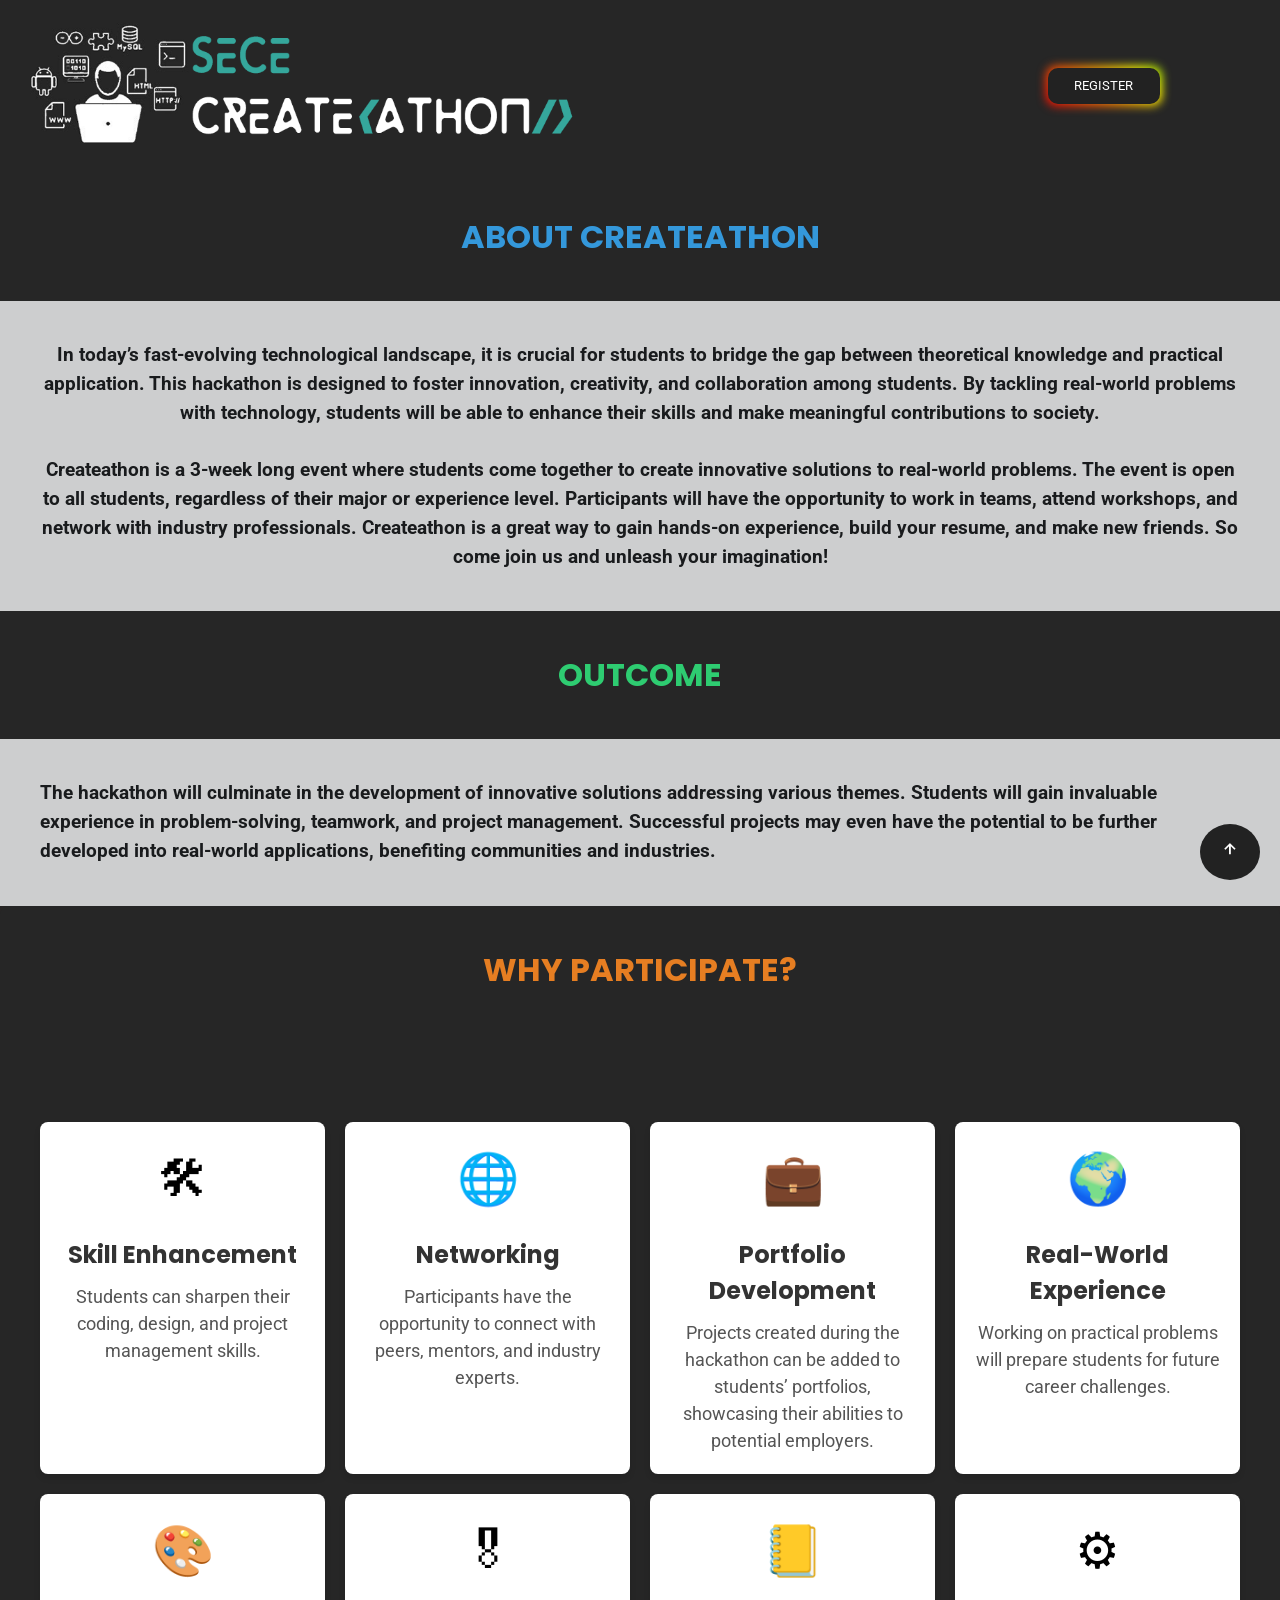
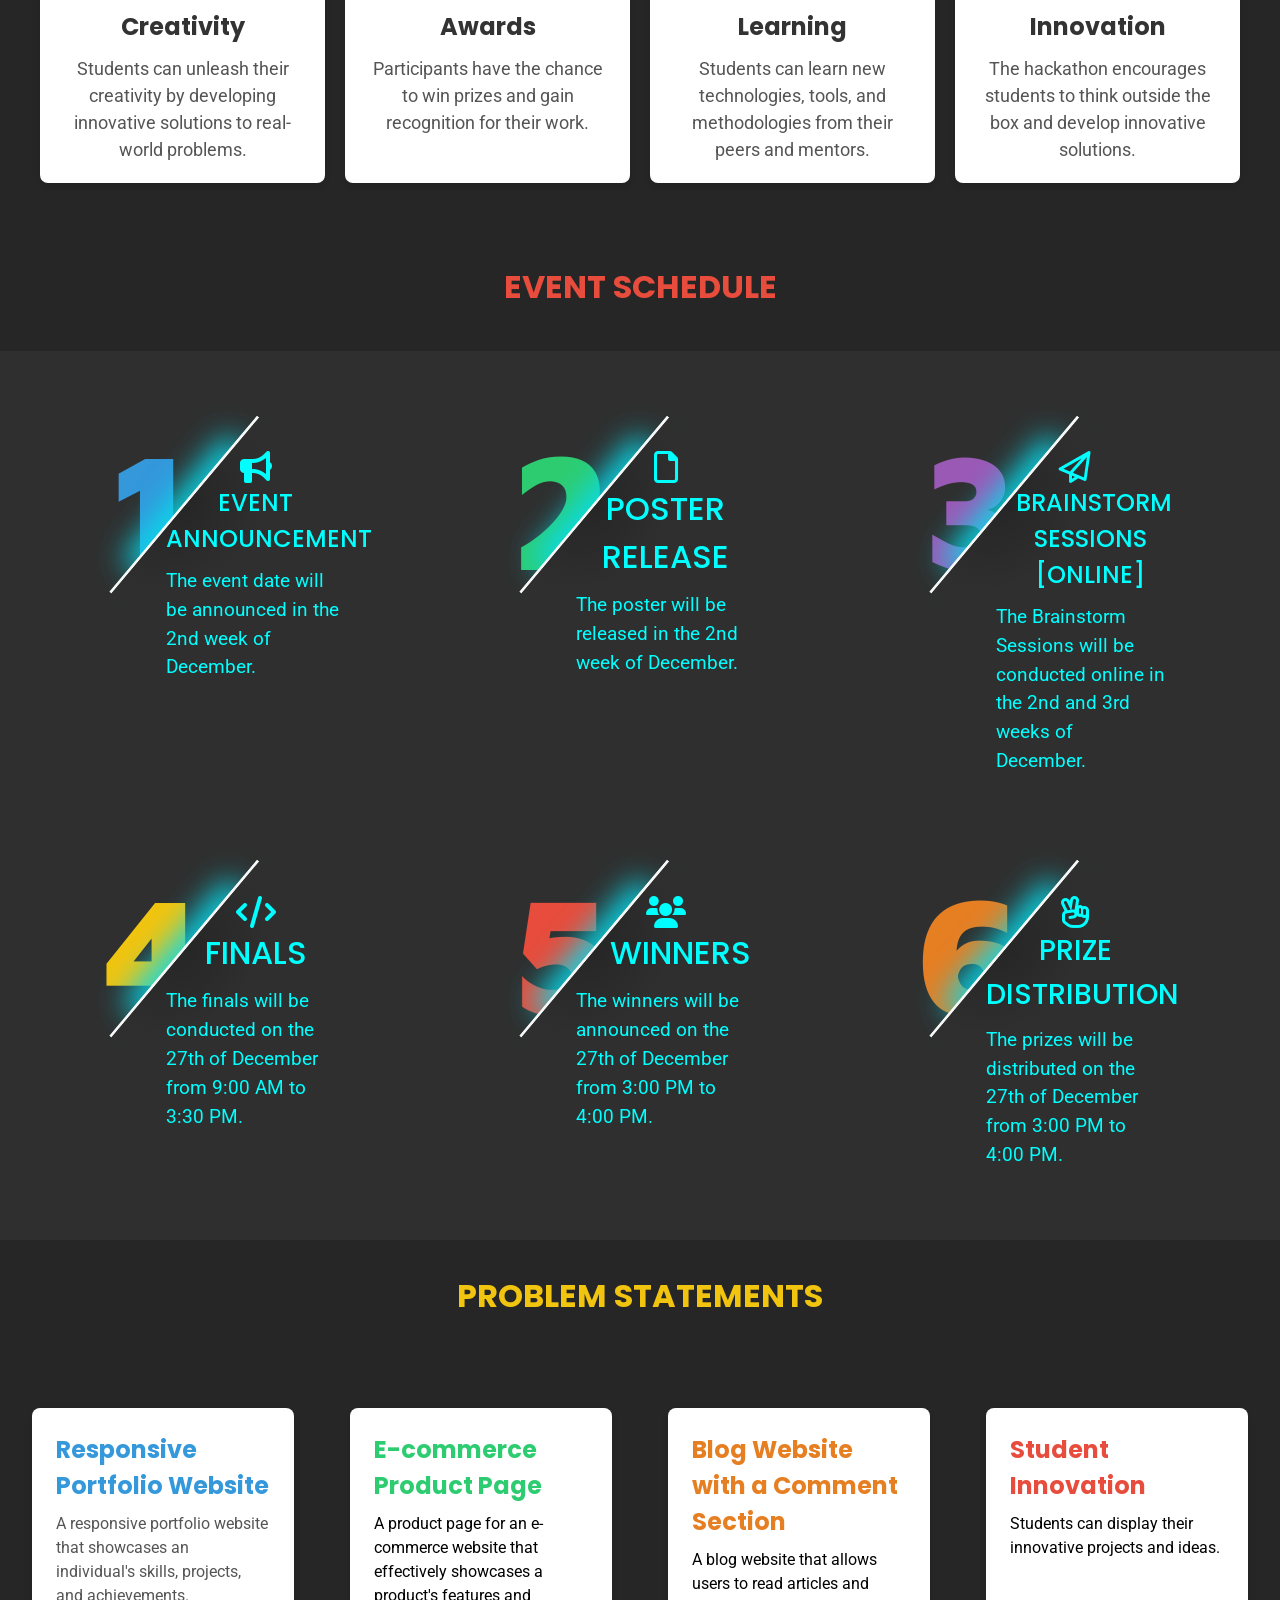
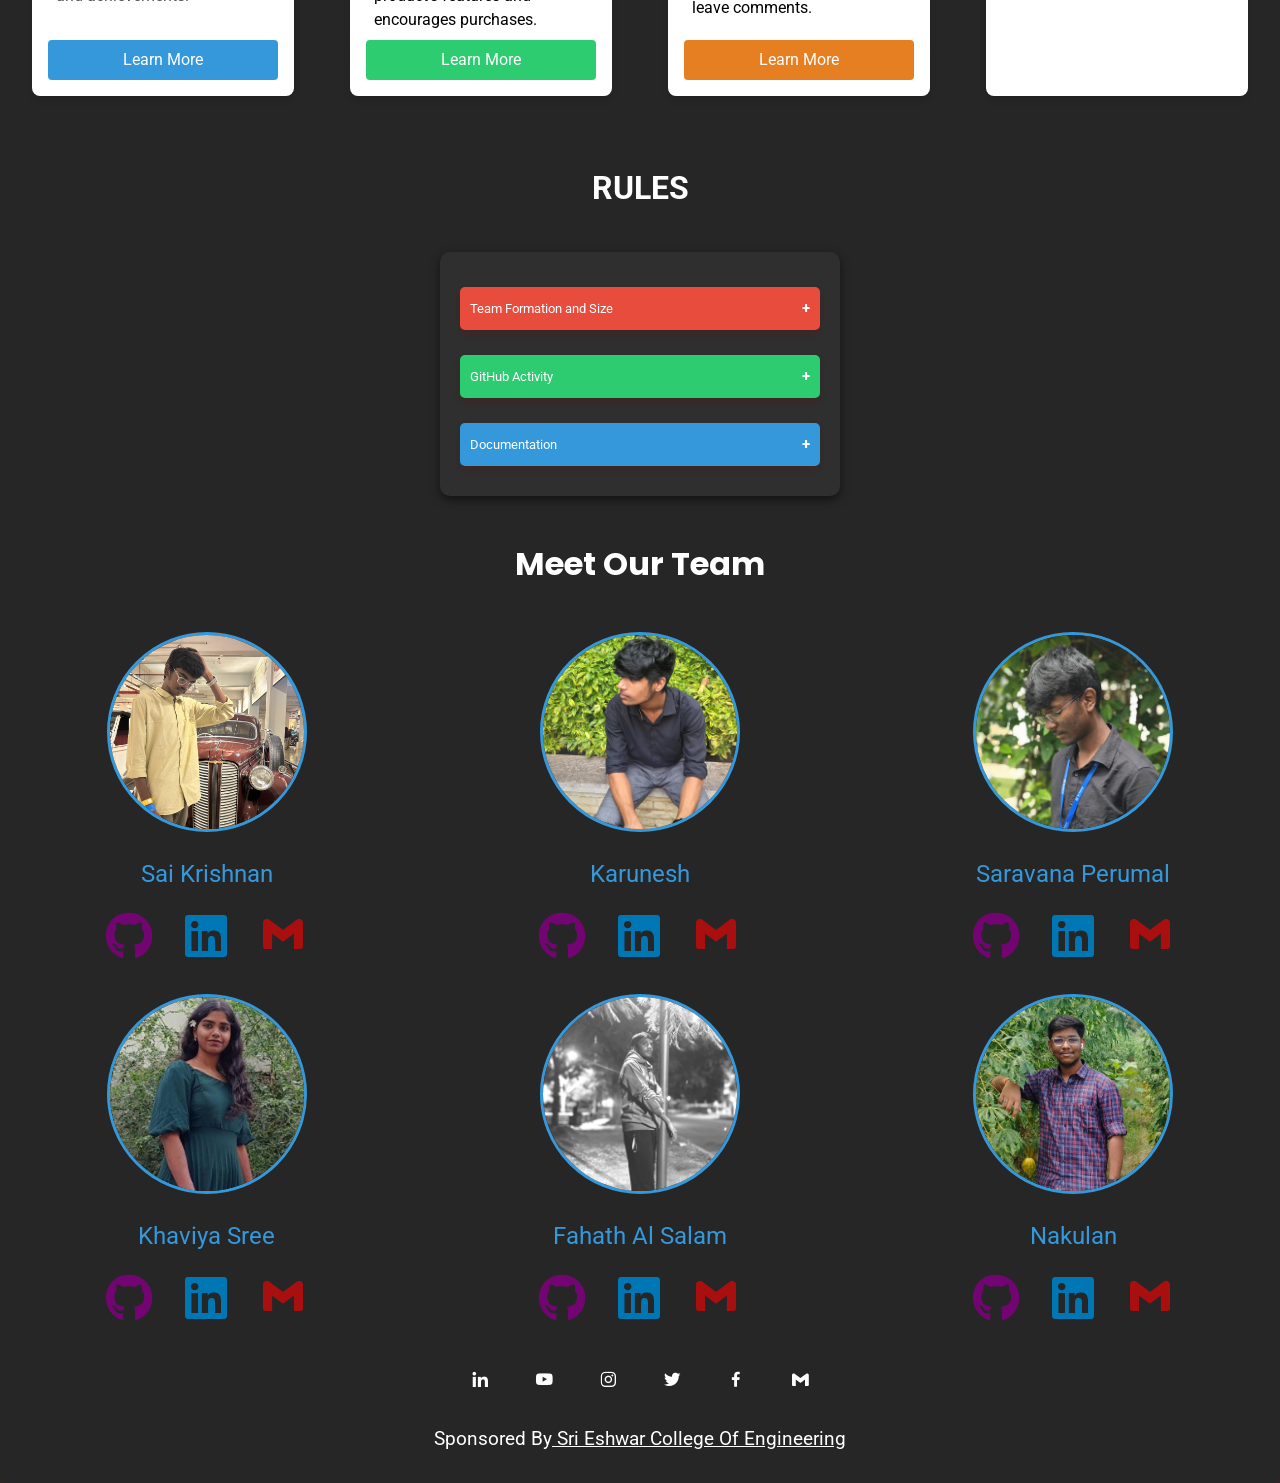
==== index.html @ 1a6986c3 "Add files via upload" ====
<!DOCTYPE html>
<html lang="en">
<head>
    <meta charset="UTF-8">
    <meta name="viewport" content="width=device-width, initial-scale=1.0">
    <title>Createathon 2024 Edition: Unleash Your Imagination</title>
    <link href="https://unpkg.com/boxicons@2.1.4/css/boxicons.min.css" rel="stylesheet">
    <link rel="stylesheet" href="https://cdnjs.cloudflare.com/ajax/libs/font-awesome/6.0.0-beta3/css/all.min.css">
    <link rel="shortcut icon" href="logo/createathon-favicion.png" type="image/x-icon">
        <link rel="stylesheet" href="css/style.css">
        <link rel="stylesheet" href="css/style2.css">
        <link rel="stylesheet" href="css/style3.css">
        <link rel="stylesheet" href="css/media.css">
</head>
<body>
    <header class="head" id="head">
    <img src="logo/logo3.png" alt="" class="logo">
    <button class="button-85" role="button"><a href="https://forms.gle/JbrSTfASnu5RmLv69" target="_blank">REGISTER</a></button>
        </header>
        <h2 class="header" style="font-size: 2rem; color: #3498db;">ABOUT CREATEATHON</h2>
        <section class="about" id="about">
            <div class="about-content">
                <p style="font-size: 1.2rem; word-wrap: break-word; color: #191B1D;">In today’s fast-evolving technological landscape, it is crucial for students to bridge the gap between theoretical knowledge and practical application. This hackathon is designed to foster innovation, creativity, and collaboration among students. By tackling real-world problems with technology, students will be able to enhance their skills and make meaningful contributions to society.
              <br><br>Createathon is a 3-week long event where students come together to create innovative solutions to real-world problems. The event is open to all students, regardless of their major or experience level. Participants will have the opportunity to work in teams, attend workshops, and network with industry professionals. Createathon is a great way to gain hands-on experience, build your resume, and make new friends. So come join us and unleash your imagination!</p>
            </div>
        </section>
        <h2 class="header" style="font-size: 2rem; color: #2ecc71;">OUTCOME</h2>
        <section class="outcome" id="outcome">
            <div class="outcome-content">
                <p style="font-size: 1.2rem; word-wrap: break-word; color: #191B1D">The hackathon will culminate in the development of innovative solutions addressing various themes. Students will gain invaluable experience in problem-solving, teamwork, and project management. Successful projects may even have the potential to be further developed into real-world applications, benefiting communities and industries.</p>
            </div>
        </section>
        <div class="container">
          <div class="info">
              <div class="header">
                  <h1 style="font-size: 2rem; color: #e67e22;">WHY PARTICIPATE?</h1>
              </div>
              <br><br>
              <div class="section">
                  <div class="card">
                      <div class="icon">🛠</div>
                      <h3 style="font-size: 24px;">Skill Enhancement</h3>
                      <p style="font-size: 18px;">Students can sharpen their coding, design, and project management skills.</p>
                  </div>
                  <div class="card">
                      <div class="icon">🌐</div>
                      <h3 style="font-size: 24px;">Networking</h3>
                      <p style="font-size: 18px;">Participants have the opportunity to connect with peers, mentors, and industry experts.</p>
                  </div>
                  <div class="card">
                      <div class="icon">💼</div>
                      <h3 style="font-size: 24px;">Portfolio Development</h3>
                      <p style="font-size: 18px;">Projects created during the hackathon can be added to students’ portfolios, showcasing their abilities to potential employers.</p>
                  </div>
                  <div class="card">
                      <div class="icon">🌍</div>
                      <h3 style="font-size: 24px;">Real-World Experience</h3>
                      <p style="font-size: 18px;">Working on practical problems will prepare students for future career challenges.</p>
                  </div>
                  <div class="card">
                      <div class="icon">🎨</div>
                      <h3 style="font-size: 24px;">Creativity</h3>
                      <p style="font-size: 18px;">Students can unleash their creativity by developing innovative solutions to real-world problems.</p>
                  </div>
                  <div class="card">
                      <div class="icon">🎖</div>
                      <h3 style="font-size: 24px;">Awards</h3>
                      <p style="font-size: 18px;">Participants have the chance to win prizes and gain recognition for their work.</p>
                  </div>
                  <div class="card">
                      <div class="icon">📒</div>
                      <h3 style="font-size: 24px;">Learning</h3>
                      <p style="font-size: 18px;">Students can learn new technologies, tools, and methodologies from their peers and mentors.</p>
                  </div>
                  <div class="card">
                      <div class="icon">⚙</div>
                      <h3 style="font-size: 24px;">Innovation</h3>
                      <p style="font-size: 18px;">The hackathon encourages students to think outside the box and develop innovative solutions.</p>
                  </div>
              </div>
              
            <h2 class="header" style="font-size: 2rem; color: #e74c3c;">EVENT SCHEDULE</h2>
            <main>
              <div class="infoGraphicContainer">
                  <ul class="infoGraphic">
                    <li>
                      <div class="numberWrap">
                        <div class="number fontColor1">1</div>
                        <div class="coverWrap">
                          <div class="numberCover"></div>
                        </div>
                      </div>
                      <div class="content">
                        <div class="icon2 iconevent"></div>
                        <h2 style="font-size: 1.5rem;">EVENT ANNOUNCEMENT</h2>
                        <p style="font-size: 1.2rem;">The event date will be announced in the 2nd week of December.</p>
                      </div>
                    </li>
                    <li>
                      <div class="numberWrap">
                        <div class="number fontColor2">2</div>
                        <div class="coverWrap">
                          <div class="numberCover"></div>
                        </div>
                      </div>
                      <div class="content">
                        <div class="icon2 iconfile"></div>
                        <h2 style="font-size: 2rem;">Poster Release</h2>
                        <p style="font-size: 1.2rem;">The poster will be released in the 2nd week of December.</p>
                      </div>
                    </li>
                    <li>
                      <div class="numberWrap">
                        <div class="number  fontColor3">3</div>
                        <div class="coverWrap">
                          <div class="numberCover"></div>
                        </div>
                      </div>
                      <div class="content">
                        <div class="icon2 iconAirplane"></div>
                        <h2 style="font-size: 1.5rem; padding-left: 30px;">Brainstorm Sessions [Online]</h2>
                        <p style="font-size: 1.2rem; padding-left: 10px">The Brainstorm Sessions will be conducted online in the 2nd and 3rd weeks of December.</p>
                      </div>
                    </li>
                  </ul>
                  <ul class="infoGraphic">
                    <li>
                      <div class="numberWrap">
                        <div class="number  fontColor4">4</div>
                        <div class="coverWrap">
                          <div class="numberCover"></div>
                        </div>
                      </div>
                      <div class="content">
                        <div class="icon2 iconwin"></div>
                        <h2 style="font-size: 2rem;">Finals</h2>
                        <p style="font-size: 1.2rem;">The finals will be conducted on the 27th of December from 9:00 AM to 3:30 PM.</p>
                      </div>
                    </li>
                    <li>
                      <div class="numberWrap">
                        <div class="number  fontColor5">5</div>
                        <div class="coverWrap">
                          <div class="numberCover"></div>
                        </div>
                      </div>
                      <div class="content">
                        <div class="icon2 iconteam"></div>
                        <h2 style="font-size: 2rem; padding-left: 30px">Winners</h2>
                        <p style="font-size: 1.2rem;">The winners will be announced on the 27th of December from 3:00 PM to 4:00 PM.</p>
                      </div>
                    </li>
                    <li>
                      <div class="numberWrap">
                      <div class="number  fontColor6">6</div>
                      <div class="coverWrap">
                        <div class="numberCover"></div>
                      </div>
                        </div>
                      <div class="content">
                        <div class="icon2 iconPeace"></div>
                        <h2 style="font-size: 1.8rem;">Prize Distribution</h2>
                        <p style="font-size: 1.2rem;">The prizes will be distributed on the 27th of December from 3:00 PM to 4:00 PM.</p>
                      </div>
                    </li>
                  </ul>
              </div>
            </main>
          </section>
          <header class="hed">
            <h1 style="font-size: 2rem;">PROBLEM STATEMENTS</h1>
        </header>
        <section class="innovations-container">
            <div class="c1">
                <h2 style="font-size: 1.5rem;">Responsive Portfolio Website</h2>
                <p>A responsive portfolio website that showcases an individual's skills, projects, and achievements.</p>
                <a href="ps/ps001.html" class="button learn-more">Learn More</a>
            </div>
            <div class="c2">
                <h2 style="font-size: 1.5rem;">E-commerce Product Page</h2>
                <p>A product page for an e-commerce website that effectively showcases a product's features and encourages purchases.</p>
                <a href="ps/ps002.html" class="button learn-more">Learn More</a>
            </div>
            <div class="c3">
                <h2 style="font-size: 1.5rem;">Blog Website with a Comment Section</h2>
                <p>A blog website that allows users to read articles and leave comments.</p>
                <a href="ps/ps003.html" class="button learn-more">Learn More</a>
            </div>
            <div class="c4">
                <h2 style="font-size: 1.5rem;">Student Innovation</h2>
                <p>Students can display their innovative projects and ideas.</p>
            </div>
        </section>

        <div class="rules-banner">RULES</div>
        <div class="con1">
          
          <!-- Team Formation Dropdown -->
          <div class="dropdown">
              <button class="dropdown1" onclick="toggleDropdown(this)">
                  Team Formation and Size <span>+</span>
              </button>
              <div class="dropdown-content dropdown-content1">
                  <p>Teams should consist of 3-4 members, with shared interests or project ideas. Formation must occur within the class.</p>
              </div>
          </div>
  
          <!-- GitHub Activity Dropdown -->
          <div class="dropdown">
              <button class="dropdown2" onclick="toggleDropdown(this)">
                  GitHub Activity <span>+</span>
              </button>
              <div class="dropdown-content dropdown-content2">
                  <p>All team members must have a GitHub account. Each team should create a repository for their project and commit code regularly to document progress.</p>
              </div>
          </div>
  
          <!-- Documentation Dropdown -->
          <div class="dropdown">
              <button class="dropdown3" onclick="toggleDropdown(this)">
                  Documentation <span>+</span>
              </button>
              <div class="dropdown-content dropdown-content3">
                  <ul>
                      <li>A <code>README.md</code> with project details, setup instructions, and usage guidance.</li>
                      <li>Separate folders for source code, assets, and documentation.</li>
                      <li>Commit history showing contributions from all team members.</li>
                  </ul>
              </div>
          </div>
      </div><br>
    <div class="z1">
        <h1 class="m1">Meet Our Team</h1><br>
        <div class="g1">
            <!-- Profile 1 -->
            <div class="profile">
              <img src="Photo/Sai Krishnan.jpg" alt="Member 2"><br>
              <p class="name">Sai Krishnan</p>
              <div class="i1">
                  <a href="https://github.com/saikriz898" target="_blank" title="GitHub" class="github">
                      <i class="fab fa-github"></i>
                  </a>
                  <a href="https://www.linkedin.com/in/sai-krishnan-s-1506b3332" target="_blank" title="LinkedIn" class="linkedin">
                      <i class="fab fa-linkedin"></i>
                  </a>
                  <a href="mailto:saikrishnan.s2024cse@sece.ac.in" target="_blank" title="Gmail" class="gmail">
                      <i class="bx bxl-gmail"></i>
                  </a>
              </div>
          </div>
            <!-- Profile 2 -->
            <div class="profile">
              <img src="Photo/Karunesh.jpg" alt="Member 1"><br>
              <p class="name">Karunesh</p>
              <div class="i1">
                  <a href="https://github.com/Karunesh-18" target="_blank" title="GitHub" class="github">
                      <i class="fab fa-github"></i>
                  </a>
                  <a href="https://www.linkedin.com/in/karuneshar?utm_source=share&utm_campaign=share_via&utm_content=profile&utm_medium=android_app" target="_blank" title="LinkedIn" class="linkedin">
                      <i class="fab fa-linkedin"></i>
                  </a>
                  <a href="mailto:karunesh.ar2024cse@sece.ac.in" target="_blank" title="Gmail" class="gmail">
                      <i class="bx bxl-gmail"></i>
                  </a>
              </div>
          </div>
            <!-- Profile 3 -->
            <div class="profile">
                <img src="Photo/saravana-perumal.jpg" alt="Member 3"><br>
                <p class="name">Saravana Perumal</p>
                <div class="i1">
                    <a href="https://github.com/Saravana-creator" target="_blank" title="GitHub" class="github">
                        <i class="fab fa-github"></i>
                    </a>
                    <a href="https://www.linkedin.com/in/saravana-perumal-m-533196327?utm_source=share&utm_campaign=share_via&utm_content=profile&utm_medium=android_app" target="_blank" title="LinkedIn" class="linkedin">
                        <i class="fab fa-linkedin"></i>
                    </a>
                    <a href="mailto:saravanaperumal.m2024cse@sece.ac.in" target="_blank" title="Gmail" class="gmail">
                        <i class="bx bxl-gmail"></i>
                    </a>
                </div>
            </div>
        </div>
        <div class="g1">
            <!-- Profile 4 -->
            <div class="profile">
                <img src="Photo/Khaviya.jpg" alt="Member 4"><br>
                <p class="name">Khaviya Sree</p>
                <div class="i1">
                    <a href="https://github.com/KhaviyaSree" target="_blank" title="GitHub" class="github">
                        <i class="fab fa-github"></i>
                    </a>
                    <a href="https://www.linkedin.com/in/khaviya-sree" target="_blank" title="LinkedIn" class="linkedin">
                        <i class="fab fa-linkedin"></i>
                    </a>
                    <a href="mailto:khaviya.sree2024cse@sece.ac.in" target="_blank" title="Gmail" class="gmail">
                        <i class="bx bxl-gmail"></i>
                    </a>
                </div>
            </div>
            <!-- Profile 5 -->
            <div class="profile">
                <img src="Photo/Fahath.jpg" alt="Member 5"><br>
                <p class="name">Fahath Al Salam</p>
                <div class="i1">
                    <a href="https://github.com/Fahath07" target="_blank" title="GitHub" class="github">
                        <i class="fab fa-github"></i>
                    </a>
                    <a href="https://www.linkedin.com/in/fahath-al-salam-a67968326" target="_blank" title="LinkedIn" class="linkedin">
                        <i class="fab fa-linkedin"></i>
                    </a>
                    <a href="mailto:fahathalsalam.s2024cse@sece.ac.in" target="_blank" title="Gmail" class="gmail">
                        <i class="bx bxl-gmail"></i>
                    </a>
                </div>
            </div>
            <!-- Profile 6 -->
            <div class="profile">
                <img src="Photo/Nakulan.sv.jpg" alt="Member 6"><br>
                <p class="name">Nakulan</p>
                <div class="i1">
                    <a href="https://github.com/NAKULAN727" target="_blank" title="GitHub" class="github">
                        <i class="fab fa-github"></i>
                    </a>
                    <a href="hhttps://www.linkedin.com/in/nakulan-s-v-4b5093315?utm_source=share&utm_campaign=share_via&utm_content=profile&utm_medium=android_app" target="_blank" title="LinkedIn" class="linkedin">
                        <i class="fab fa-linkedin"></i>
                    </a>
                    <a href="mailto:nakulan.sv2024cse@sece.ac.in" target="_blank" title="Gmail" class="gmail">
                        <i class="bx bxl-gmail"></i>
                    </a>
                </div>
            </div>
        </div>
    </div>
          <footer>
            <div class="footer-content">
              <p><div class="socials">
                <div class="social-icon">
                  <ul class="social-icon-content">
                    <li><a class="linkedin"  href="https://www.linkedin.com/school/srieshwar/posts/?feedView=all" ><i class="bx bxl-linkedin"></i></a></li> 
                    <li><a class="youtube"  href="https://www.youtube.com/channel/UC77zVLSva6lRY6eqaDFUkuA"><i class="bx bxl-youtube"></i></a></li>
                    <li><a class="instagram"  href="https://www.instagram.com/srieshwar_cbe/?hl=en"><i class="bx bxl-instagram"></i></a></li>
                    <li><a class="twitter"  href="https://x.com/srieshwar_cbe" ><i class="bx bxl-twitter"></i></a></li>
                    <li><a class="facebook"  href="https://www.facebook.com/srieshwarcollegeofengineering/" ><i class="bx bxl-facebook"></i></a></li>
                    <li><a class="gmail"  href="mailto:sece@sece.ac.in" ><i class="bx bxl-gmail"></i></a></li>
                  </ul>
                </div>
              </div>
              </p><br>
              <p style="font-size: 1.2rem;">Sponsored By<a href="https://sece.ac.in/" class="sece">     Sri Eshwar College Of Engineering</a></p><br>
            </div>
          </footer>
                <div class="scroll-button">
                    <a href="#head"><i class="bx bx-up-arrow-alt"></i></a>
                </div>
<script src="index.js"></script>
</body>
</html>
---- css/style.css ----
@import url('https://fonts.googleapis.com/css2?family=Roboto:wght@300;400;500;700;900&display=swap');
@import url("https://fonts.googleapis.com/css2?family=Poppins:wght@300;400;500&display=swap");
@import url("https://fonts.googleapis.com/css2?family=Maven+Pro:wght@800&display=swap");

* {
  margin: 0;
  padding: 0;
  box-sizing: border-box;
  scroll-behavior: smooth;
  font-family: 'Roboto', sans-serif; 
  transition: all 0.3s ease;
  line-height: 1.5;
  text-decoration: none;
}
:root {
  --font-size: 0.8em;
  --bg1: #262626 important;
}

body {
  background-color: #262626; 
}

/*header*/
header {
  background-color: #262626;
  padding: 20px;
  display: flex;
  justify-content: space-between;
  align-items: center;
  min-height: fit-content;
  margin-top: auto;
}
.menu ul {
  list-style-type: none;
  margin: 0;
  padding: 0;
  overflow: hidden;
  border-style: hidden;
  background: scroll;
  top: 0;
  width: 100%;
}

.menu a:hover {
  background-color:burlywood;
  border: 2px solid blanchedalmond;
  color: black;
  transition: 0.5s ease-in-out;
}  
.logo {
  width: calc(50% - 50px);
  height: auto;
}

/*banner*/

.about {
  display: flex;
  justify-content: center;
  align-items: center;
  flex-direction: column;
  text-align: left;
  color: cyan;
  font-weight: 700;
  font-size: xx-large;
  background-color: #262626;
}
/*outcome*/
.outcome {
  display: flex;
  align-items: center;
  flex-direction: column;
  text-align: left;
  color: cyan;
  font-weight: 700;
  font-size: xx-large;
  background-color: #262626;
}
.about-content{
  background-color: #F5F5F5;
  display: flex;
  flex-direction: column;
  align-items: center;
  text-align: center; /* Align text to the center */
}
.about-content p, .outcome-content p {
  margin: 40px;
  font-size: 1.5rem;
  color: #222;
}
.outcome-content, .about-content{
  background-color: #CDCECF;
  margin-left: 0; /* Remove left margin */
}
/*participate*/
.info{
  border-radius: 8px;
  box-shadow: 0 4px 8px rgba(248, 0, 0, 0.1);
  width: 100%;
  overflow: hidden;
}
.header {
  background-color: #262626;
  color: rgb(231, 0, 0);
  text-align: center;
  padding: 40px;
  font-size: 2rem; /* Reduced font size */
}
.section {
  background-color: #262626; 
  display: grid;
  grid-template-columns: repeat(4, 1fr);
  grid-template-rows: repeat(2, auto);
  gap: 20px;
  padding: 40px;
}
.card {
  background: white; 
  border-radius: 8px;
  padding: 20px;
  text-align: center;
  box-shadow: 0 4px 6px rgba(0, 0, 0, 0.1);
  transition: transform 0.3s ease;
  cursor: pointer;
}
.card:hover {
  transform: translateY(-5px);
}
.card .icon {
  font-size: 50px;
  margin-bottom: 20px;
  /* Removed hover effect */
}
.card h3 {
  font-size: 20px;
  color: #333;
  margin-bottom: 10px;
}
.card p {
  font-size: 16px;
  color: #555;
}
/*problems*/
.container-list{
  padding: 40px;
  background-color:#fff;
}
.header {
  background-color: #262626;
  color: white;
  text-align: center;
  padding: 40px;
  font-size: 2rem; /* Reduced font size */
}
/* Table Styles */
.winner-table {
  background-color: white;
  width: 100%;
  border-collapse: collapse;
  text-align: left;
  font-size: 1.2rem; 
}
.winner-table th, .winner-table td {
  padding: 12px 15px;
  border: 1px solid #ddd;
}
.winner-table th {
  background-color: #f4f4f4;
  font-weight: bold;
}
.winner-table tr:nth-child(even) {
  background-color: #f9f9f9;
}
.winner-table td.description {
  font-size: 1.5rem; 
}
.winner-table td.description p {
  font-size: 2rem !important; 
}
.winner-table td.description ul {
  font-size: 2rem !important; 
}
.winner-table td.description li {
  font-size: 2rem !important; 
}

h1, h2, h3, h4, h5, h6 {
  font-family: 'Poppins', sans-serif !important;
}

.hed h1 {
  font-size: 2rem; /* Reduced font size */
}

.c1 h2, .c2 h2, .c3 h2, .c4 h2 {
  font-size: 1.5rem; /* Reduced font size */
}
---- css/style2.css ----
main {
  padding: 2vw;
  background-color: #2f2f2f; /* Ensure this matches the body background color */
}
.Schedule-heading{
  font-size: 2rem;
  font-weight: 700;
  color: #222;
  margin-bottom: 1rem;
  text-align: center;
  text-transform: uppercase;
}
/*button*/
.btn {
  margin-left: 100px;
  color: black;
  font-size: 20px;
  cursor: pointer;
  margin: 10px;
  text-align: center;
  transition: 0.5s ease-in-out;
}
.btn img{
  width: 120px;
  height:120px
}
.btn a {
  text-decoration: none;
  border: 2px solid black;
  color: black;
  padding: 10px;
  background-color: #c76d43;
  border-radius: 20px;
  transition: 0.5s ease-in-out;
}
.btn a:hover {
  background-color: black;
  color: #fff;
}
.registers p{
  font-size: 20px;
  text-align: center;
  padding: 10px;
}
/*footer*/
footer {  
  background-color: #262626;
  color:white;
  text-align: center;
  position: relative;
  bottom: 0;
  padding: 5px;
}
.footer-content{
  margin-bottom: 0;
  margin-top: 0;
}
.sece{
  color:white;
  text-align: center;
  position: relative;
  margin-bottom: 0;
  text-decoration: underline;
  text-decoration-color:5px gray;
}
.sece:hover{
  color: black;
}
.code-crusaders{
  color:white;
  text-align: center;
  position: relative;
  bottom: 0;
  padding: 20px;
  margin-bottom: 0;
  text-decoration: underline;
  text-decoration-color:5px gray;
}
.code-crusaders:hover{
  color: black;
}
footer .social-icon-content{
  margin-top: 20px;
  list-style-type: none;
}
.social-icon-content li{
  display: inline-block;
  margin: 0 10px;
}
.social-icon-content a{
  display: inline-block;
  color: white;
  font-size: 20px;
  text-decoration: none;
  transition: 0.5s ease-in-out;
  cursor: pointer;
  border-radius: 50%;
  width: 40px;
  height: 40px;
  text-align: center;
  line-height: 40px;
}
.social-icon-content a.linkedin:hover {
  background-color: #007bb6;
}
.social-icon-content a.instagram:hover {
  background-color: #ee00da;
}
.social-icon-content a.twitter:hover {
  background-color: #00acee;
}
.social-icon-content a.facebook:hover {
  background-color: #3b5998;
}
.social-icon-content a.youtube:hover {
  background-color: #ff0000;
}
.social-icon-content a.gmail:hover {
  background-color: #dd4b39;
}
/*scroll button*/
.scroll-button {
  position: fixed;
  bottom: 20px;
  right: 20px;
  cursor: pointer;
  background-color: #222;
  color: white;
  padding: 15px 20px;
  border-radius: 50%;
  transition: background-color 0.3s;
  text-decoration: none;
}
.scroll-button:hover {
  background-color: #262626;
}
.scroll-button i {
  font-size: 20px;
  color: white;
}

.innovations-container {
  display: flex;
  flex-wrap: wrap;
  justify-content: center;
  margin: 2rem 1rem;
  gap: 1.5rem;
}

/* Individual Cards */
.c1, .c2, .c3, .c4 {
  background: white;
  border-radius: 8px;
  box-shadow: 0 4px 6px rgba(0, 0, 0, 0.1);
  padding: 1.5rem;
  padding-bottom: 4rem; 
  max-width: 300px;
  flex: 1;
  transition: transform 0.3s ease, box-shadow 0.3s ease;
  position: relative;
  margin: 1rem; 
}

.c1 h2 {
  font-size: 1.5rem;
  color: #3498db;
  margin-bottom: 0.5rem;
}

.c2 h2 {
  font-size: 1.5rem;
  color: #2ecc71;
  margin-bottom: 0.5rem;
}

.c3 h2 {
  font-size: 1.5rem;
  color: #e67e22;
  margin-bottom: 0.5rem;
}

.c4 h2 {
  font-size: 1.5rem;
  color: #e74c3c;
  margin-bottom: 0.5rem;
}

.c1 p {
  font-size: 1rem;
  color: #555;
  margin-bottom: 1rem;
}

.c1 .button {
  text-decoration: none;
  color: white;
  background-color: #3498db;
  padding: 0.5rem 1rem;
  border-radius: 4px;
  font-size: 1rem;
  transition: background-color 0.3s ease;
}

.c2 .button {
  text-decoration: none;
  color: white;
  background-color: #2ecc71;
  padding: 0.5rem 1rem;
  border-radius: 4px;
  font-size: 1rem;
  transition: background-color 0.3s ease;
}

.c3 .button {
  text-decoration: none;
  color: white;
  background-color: #e67e22;
  padding: 0.5rem 1rem;
  border-radius: 4px;
  font-size: 1rem;
  transition: background-color 0.3s ease;
}

.c1 .learn-more, .c2 .learn-more, .c3 .learn-more {
  position: absolute;
  bottom: 1rem;
  left: 1rem;
  right: 1rem; 
  text-align: center; 
}

.c1 .learn-more {
  text-decoration: none;
  color: white;
  background-color: #3498db;
  padding: 0.5rem 1rem;
  border-radius: 4px;
  font-size: 1rem;
  transition: background-color 0.3s ease;
}

.c2 .learn-more {
  text-decoration: none;
  color: white;
  background-color: #2ecc71;
  padding: 0.5rem 1rem;
  border-radius: 4px;
  font-size: 1rem;
  transition: background-color 0.3s ease;
}

.c3 .learn-more {
  text-decoration: none;
  color: white;
  background-color: #e67e22;
  padding: 0.5rem 1rem;
  border-radius: 4px;
  font-size: 1rem;
  transition: background-color 0.3s ease;
}

.c1 .button:hover {
  background-color: lightblue;
}

.c2 .button:hover {
  background-color: lightgreen;
}

.c3 .button:hover {
  background-color: #f39d63;
}

.c1 .learn-more:hover {
  background-color: lightblue;
}

.c2 .learn-more:hover {
  background-color: lightgreen;
}

.c3 .learn-more:hover {
  background-color: #f39d63;
}

.c1:hover {
  transform: translateY(-5px);
  box-shadow: 0 6px 10px #3498db;
}

.c2:hover{
  transform: translateY(-5px);
  box-shadow: 0 6px 10px #2ecc71;
}

.c3:hover{
  transform: translateY(-5px);
  box-shadow: 0 6px 10px #e67e22;
}

.c4:hover {
  transform: translateY(-5px);
  box-shadow: 0 6px 10px #e74c3c;
}

.g1 {
  display: grid;
  grid-template-columns: repeat(3, 1fr);
  gap: 20px;
}

.hed {
  text-align: center !important;
  background-color: #262626;
  color: #f1c40f;
  padding: 2rem 1rem;
  display: flex;
  justify-content: center;
  align-items: left;
}

.hed h1 {
  font-size: 2.5rem;
  margin-bottom: 0.5rem;
}

.hed p {
  font-size: 1.2rem;
}
.z1 {
  width: 100%;
  max-width: 1700px;
  display: flex;
  flex-direction: column;
  align-items: left;
  text-align: center;
  justify-content: center;
  height: 100%;
}

.profile {
  display: flex;
  flex-direction: column;
  align-items: center;
}

.profile img {
  width: 200px; 
  height: 200px; 
  border-radius: 50%;
  object-fit: cover;
  border: 3px solid #3498db;
  transition: transform 0.3s ease;
}

.profile img:hover {
  transform: scale(1.1);
}

.i1 {
  margin-top: 10px;
}

.i1 a {
  margin: 0 10px;
  text-decoration: none;
  font-size: 3em; 
  transition: color 0.3s ease, transform 0.3s ease;
}

.i1 a:hover {
  color: #2ecc71;
  transform: scale(1.2);
}

.i1 a.github {
  color: rgba(128, 0, 128, 0.856); 
}

.i1 a.github:hover {
  color: #800080; 
}

.i1 a.gmail {
  color: rgba(255, 0, 0, 0.603) !important; 
}

.i1 a.gmail:hover {
  color: #b22222 !important; 
}

.i1 a.linkedin {
  color: #0077b5; 
}

.i1 a.linkedin:hover {
  color: #005582; 
}

.g1 + .g1 {
  margin-top: 20px;
}
.m1{
  color: white;
  font-family:poppins !important;
  background-color: #262626;
  padding: 20px;
  width: 100vw; 
  box-sizing: border-box; 
}
.name{
  font-size: 1.5rem;
  color: #3498db;
}
.button-85 {
  padding: 0.6em 2em;
  border: none;
  outline: none;
  color: rgb(255, 255, 255);
  background: #111;
  cursor: pointer;
  position: relative;
  z-index: 0;
  border-radius: 10px;
  user-select: none;
  -webkit-user-select: none;
  touch-action: manipulation;
  left: -100px;
}

.button-85 a {
  color: white;
  text-decoration: none;
}

.button-85:before {
  content: "";
  background: linear-gradient(
    45deg,
    #ff0000,
    #ff7300,
    #fffb00,
    #48ff00,
    #00ffd5,
    #002bff,
    #7a00ff,
    #ff00c8,
    #ff0000
  );
  position: absolute;
  top: -2px;
  left: -2px;
  background-size: 400%;
  z-index: -1;
  filter: blur(5px);
  -webkit-filter: blur(5px);
  width: calc(100% + 4px);
  height: calc(100% + 4px);
  animation: glowing-button-85 20s linear infinite;
  transition: opacity 0.3s ease-in-out;
  border-radius: 10px;
}

@keyframes glowing-button-85 {
  0% {
    background-position: 0 0;
  }
  50% {
    background-position: 400% 0;
  }
  100% {
    background-position: 0 0;
  }
}

.button-85:after {
  z-index: -1;
  content: "";
  position: absolute;
  width: 100%;
  height: 100%;
  background: #222;
  left: 0;
  top: 0;
  border-radius: 10px;
}

/* Image Gallery */
.image-gallery {
  display: flex;
  justify-content: center;
  gap: 1.5rem;
  margin: 2rem 0;
}

.gallery-image {
  max-width: 100%;
  height: auto;
  border-radius: 8px;
  box-shadow: 0 4px 6px rgba(0, 0, 0, 0.1);
}

@media (max-width: 768px) {
  .button-85 {
    padding: 0.4em 1em;
    font-size: 0.8rem;
    left: auto;
    right: 20px;
    top: 20px;
    position: absolute;
  }
  .g1 {
    grid-template-columns: repeat(2, 1fr);
  }
}
---- css/style3.css ----
@charset "UTF-8";
@import url("https://fonts.googleapis.com/css2?family=Poppins:wght@300;400;500&display=swap");
@import url("https://fonts.googleapis.com/css2?family=Maven+Pro:wght@800&display=swap");
@import url("http://astronautweb.co/snippet/font-awesome/css/font-awesome.min.css");
:root {
  --font-size: 0.8em;
  --bg1: #2f2f2f;
  --blue: #3498db;
  --green: #2ecc71;
  --purple: #9b59b6;
  --gold: #f1c40f;
  --red: #e74c3c;
  --orange: #e67e22;
  --shadow1: 0 2px 4px #00000026, 0 3px 6px #0000001f;
  --shadow2: 0 2px 6px #00000044, 0 4px 7px #00000022;
}

ul{
    list-style: none;
    padding: 0;
}

.infoGraphicContainer {
  display: flex;
  flex-direction: column;
  align-items: center;
}

ul.infoGraphic {
  font-size: var(--font-size);
  display: flex;
  flex-wrap: wrap;
  justify-content: center;
  width: 100%;
  display: flex;
  justify-content: space-around;
  margin-bottom: 2em;
}
ul.infoGraphic li {
  position: relative;
  width: 100%;
  max-width: 25em;
  background: #2f2f2f; 
  border-radius: 0.5em;
  padding: 0.5em;
  z-index: 1;
  transition: all 0.2s;
  cursor: pointer;
}
ul.infoGraphic li .numberWrap {
  position: absolute;
}
ul.infoGraphic li .number {
  font-family: "maven pro", sans-serif;
  font-size: 13em;
  font-weight: 900;
  width: 0.9em;
  text-align: center;
}
ul.infoGraphic li .number.fontColor1 {
  color: var(--blue);
}
ul.infoGraphic li .number.fontColor2 {
  color: var(--green);
}
ul.infoGraphic li .number.fontColor3 {
  color: var(--purple);
}
ul.infoGraphic li .number.fontColor4 {
  color: var(--gold);
}
ul.infoGraphic li .number.fontColor5 {
  color: var(--red);
}
ul.infoGraphic li .number.fontColor6 {
  color: var(--orange);
}
ul.infoGraphic li .coverWrap {
  transform: rotate(130deg);
  position: absolute;
  width: 18em;
  height: 17em;
  left: -3em;
  top: -1em;
}
ul.infoGraphic li .coverWrap .numberCover {
  position: absolute;
  background: var(--bg1);
  width: 18em;
  height: 5.5em;
  border-radius: 50% 50% 0 0;
  border-bottom: 3px solid #f5f8f7;
  transition: all 0.4s;
}
ul.infoGraphic li .coverWrap .numberCover::before {
  position: absolute;
  content: "";
  bottom: 5px;
  left: 4em;
  right: 4em;
  top: 5em;
  box-shadow: 0 0 30px 17px #08dbeb;
  border-radius: 100px/10px;
  z-index: -1;
}
ul.infoGraphic li .coverWrap .numberCover::after {
  position: absolute;
  bottom: 0;
  content: "";
  left: -10%;
  width: 120%;
  height: 150%;
  background: radial-gradient(at bottom, #262626, transparent, transparent);
  z-index: 1;
}
ul.infoGraphic li .content {
  margin: 8em 3em 1em 7em;
  position: relative;
}
ul.infoGraphic li .content h2 {
  font-size: 1.7em;
  font-weight: 500;
  text-align: center;
  margin-bottom: 10px;
  text-transform: uppercase;
  color: cyan;
}
ul.infoGraphic li .content p {
  line-height: 1.5em;
  color: cyan;
}

ul.infoGraphic li:hover .coverWrap .numberCover {
  border-radius: 100%;
}

.icon2 {
  position: absolute;
  font-size: 2rem;
  text-align: center;
  top: -1.3em;
  left: 50%;
  transform: translatex(-50%);
}
.icon2:before {
  color: cyan;
  font-family: FontAwesome;
  font-style: normal;
  font-weight: normal;
  text-decoration: inherit;
}

.iconfile:before {
  content: "\f016";
}

.iconevent:before {
  content: "\f0a1";
}

.iconAirplane:before {
  content: "";
}

.iconwin:before {
  content: "\f121";
}

.iconteam:before {
  content: "\f0c0";
}

.iconPeace:before {
  content: "";
}

html {
  height: 100%;
  box-sizing: border-box;
}

*,
*:before,
*:after {
  box-sizing: inherit;
}

.con1 {
  padding: 20px;
  background-color: var(--bg1);
  border-radius: 10px;
  box-shadow: 0 4px 10px rgba(0, 0, 0, 0.5);
  width: 400px;  
  max-height: 90vh; 
  text-align: center;
  overflow-y: auto; 
  display: flex;
  flex-direction: column;
  justify-content: flex-start;
  margin: 0 auto; 
}

.rules-banner {
  text-align: center;
  font-size: 2em;
  font-weight: bold;
  color: white;
  margin-bottom: 20px;
  background-color: #2f2f2f; 
}

.title {
  display: none; 
}

.dropdown {
  margin: 10px 0;
  width: 100%;
}

.dropdown1, .dropdown2, .dropdown3 {
  background-color: var(--blue);
  color: #fff;
  padding: 10px 20px;
  font-size: var(--font-size);
  border: none;
  cursor: pointer;
  border-radius: 5px;
  transition: background-color 0.3s;
  width: 100%;
  text-align: left;
  display: flex;
  justify-content: space-between;
  align-items: center;
}

.dropdown1 {
  background-color: var(--red);
  color: #fff;
  padding: 10px 20px;
  font-size: var(--font-size);
  border: none;
  cursor: pointer;
  border-radius: 5px;
  transition: background-color 0.3s;
  width: 100%;
  text-align: left;
  display: flex;
  justify-content: space-between;
  align-items: center;
}

.dropdown1:hover {
  background-color: #ff6666; 
}

.dropdown2 {
  background-color: var(--green);
  color: #fff;
  padding: 10px 20px;
  font-size: var(--font-size);
  border: none;
  cursor: pointer;
  border-radius: 5px;
  transition: background-color 0.3s;
  width: 100%;
  text-align: left;
  display: flex;
  justify-content: space-between;
  align-items: center;
}

.dropdown2:hover {
  background-color: #66ff66; 
}

.dropdown3 {
  background-color: var(--blue);
  color: #fff;
  padding: 10px 20px;
  font-size: var(--font-size);
  border: none;
  cursor: pointer;
  border-radius: 5px;
  transition: background-color 0.3s;
  width: 100%;
  text-align: left;
  display: flex;
  justify-content: space-between;
  align-items: center;
}

.dropdown3:hover {
  background-color: #66b2ff; 
}

.dropdown1, .dropdown2, .dropdown3 {
  padding: 10px;
  color: #fff;
  margin-top: 5px;
  border-radius: 5px;
  box-shadow: 0 4px 6px rgba(126, 0, 0, 0.2);
}

.dropdown-content {
  display: none;
  padding: 10px;
  background-color: var(--bg1);
  color: #fff;
  margin-top: 5px;
  border-radius: 5px;
  max-height: 0;
  overflow: hidden;
  transition: max-height 0.5s ease-in-out, padding 0.5s ease-in-out; 
}

.dropdown-content1 {
  box-shadow: 0 4px 6px rgba(231, 5, 5, 0.541); 
}

.dropdown-content2 {
  box-shadow: 0 4px 6px rgba(5, 231, 5, 0.534); 
}

.dropdown-content3 {
  box-shadow: 0 4px 6px rgba(5, 95, 231, 0.521); 
}

.dropdown.active .dropdown-content {
  display: block;
  max-height: 500px; 
  padding: 10px; 
}

.dropdown .dropdown1 span {
  font-size: 1.2em;
  font-weight: bold;
}

.dropdown .dropdown2 span {
  font-size: 1.2em;
  font-weight: bold;
}

.dropdown .dropdown3 span {
  font-size: 1.2em;
  font-weight: bold;
}

.dropdown-content p, .dropdown-content ul {
  font-size: var(--font-size);
  line-height: 1.5;
  color: #fff; 
  text-align: left; 
}

.dropdown-content ul {
  list-style-type: disc;
  padding-left: 20px;
}

.dropdown-content li {
  margin: 5px 0;
  color: var(--white);
}

.rules-banner{
  background-color: #262626;
  padding-top: 20px;
  padding-bottom: 20px;
}

@media (max-width: 768px) {
  .about-content p, .outcome-content p {
    line-height: 1.2; /* Reduced line spacing */
  }
  /* ...existing code... */
}
---- css/media.css ----
@media screen and (max-width: 768px) {
    .logo {
        width: 60%;
    }

    .button-85 {
        font-size: 0.75rem;
        top: 4%;
    }
    
    .header h1, h2 {
        font-size: 1.5rem !important;
    }

    .about-content p {
        font-size: 1rem;
        width: 90%;
    }

    .outcome-content p {
        font-size: 1rem;
        width: 90% !important;
    }

    .cards-container {
        display: grid;
        grid-template-columns: repeat(2, 1fr);
        gap: 10px;
    }

    .section {
        grid-template-columns: 1fr;
        gap: 10px;
        padding: 20px;
    }

    .card {
        width: 100%;
        height: 100%;
        padding: 10px;
    }
    
    .g1 {
        grid-template-columns: repeat(2, 2fr);
    }
    .g1 .profile:nth-child(3) {
        justify-items: center;
        left: 100px !important;
    }
}
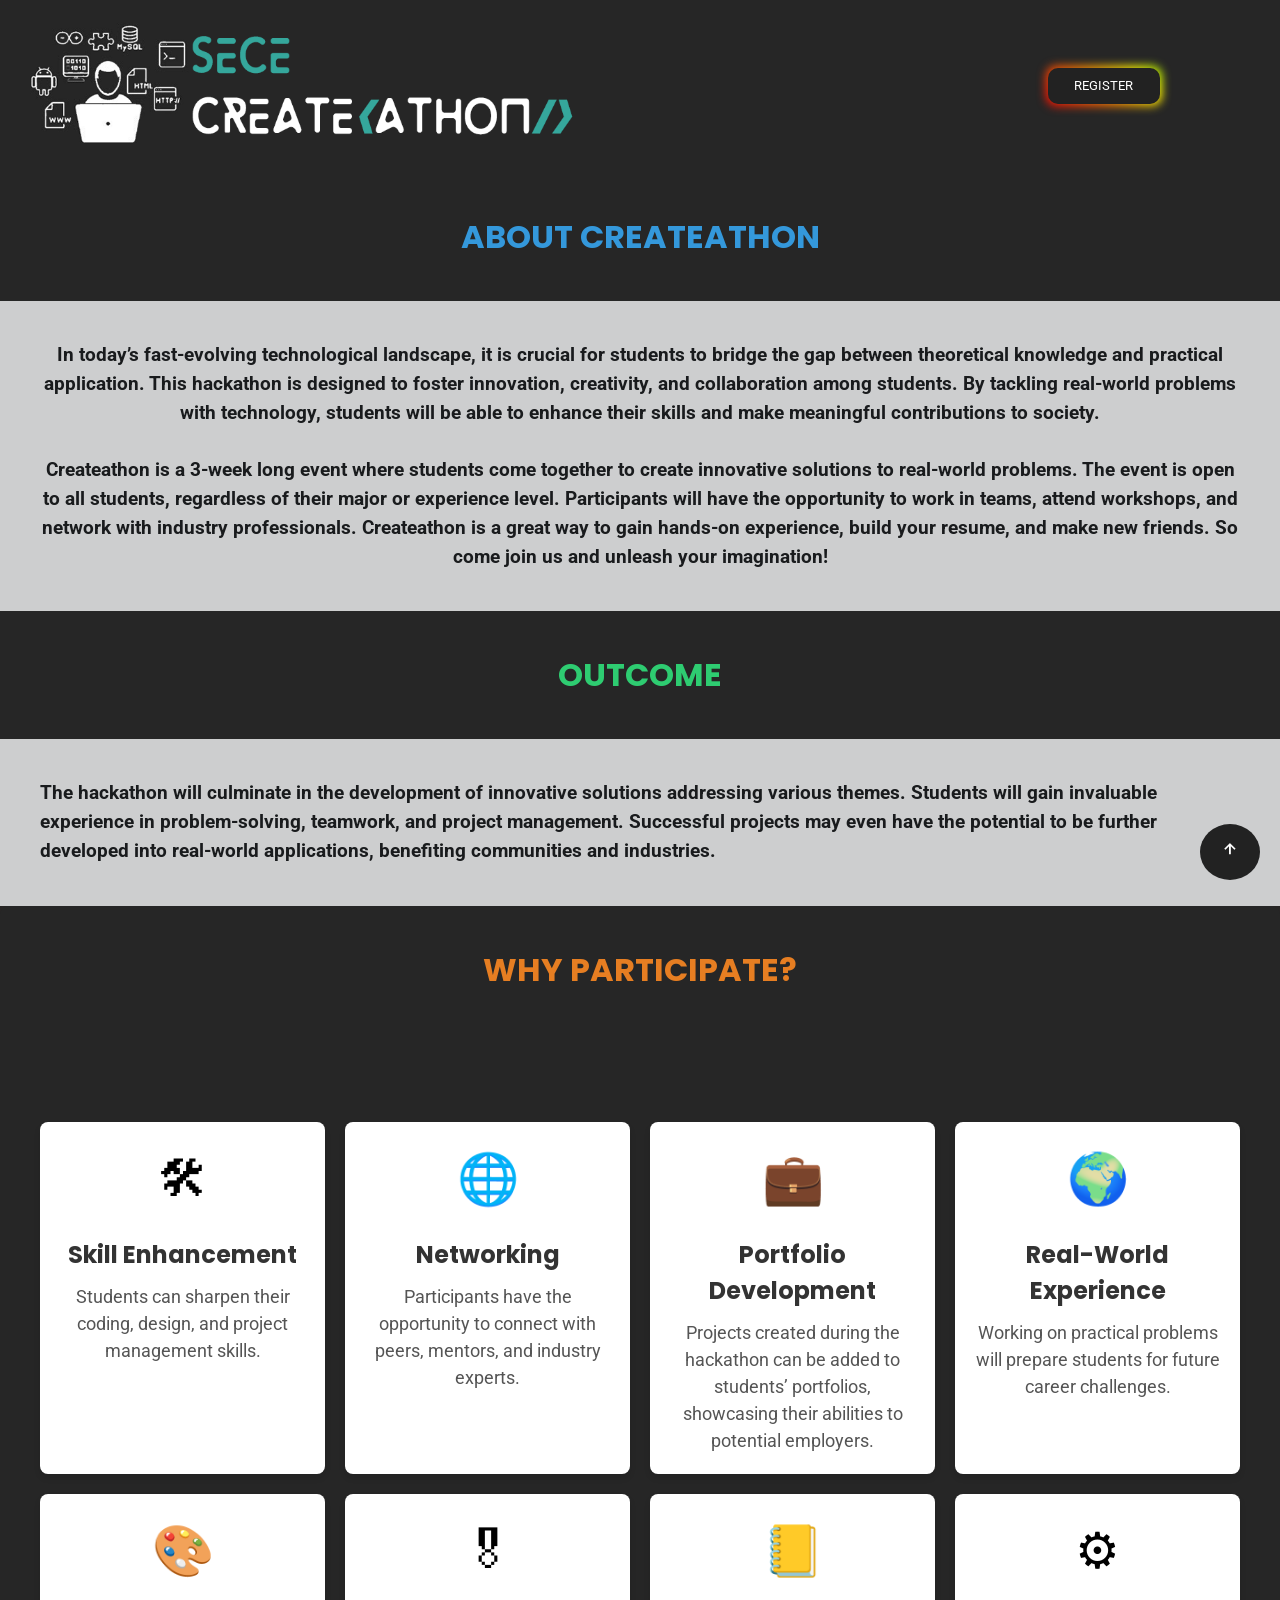
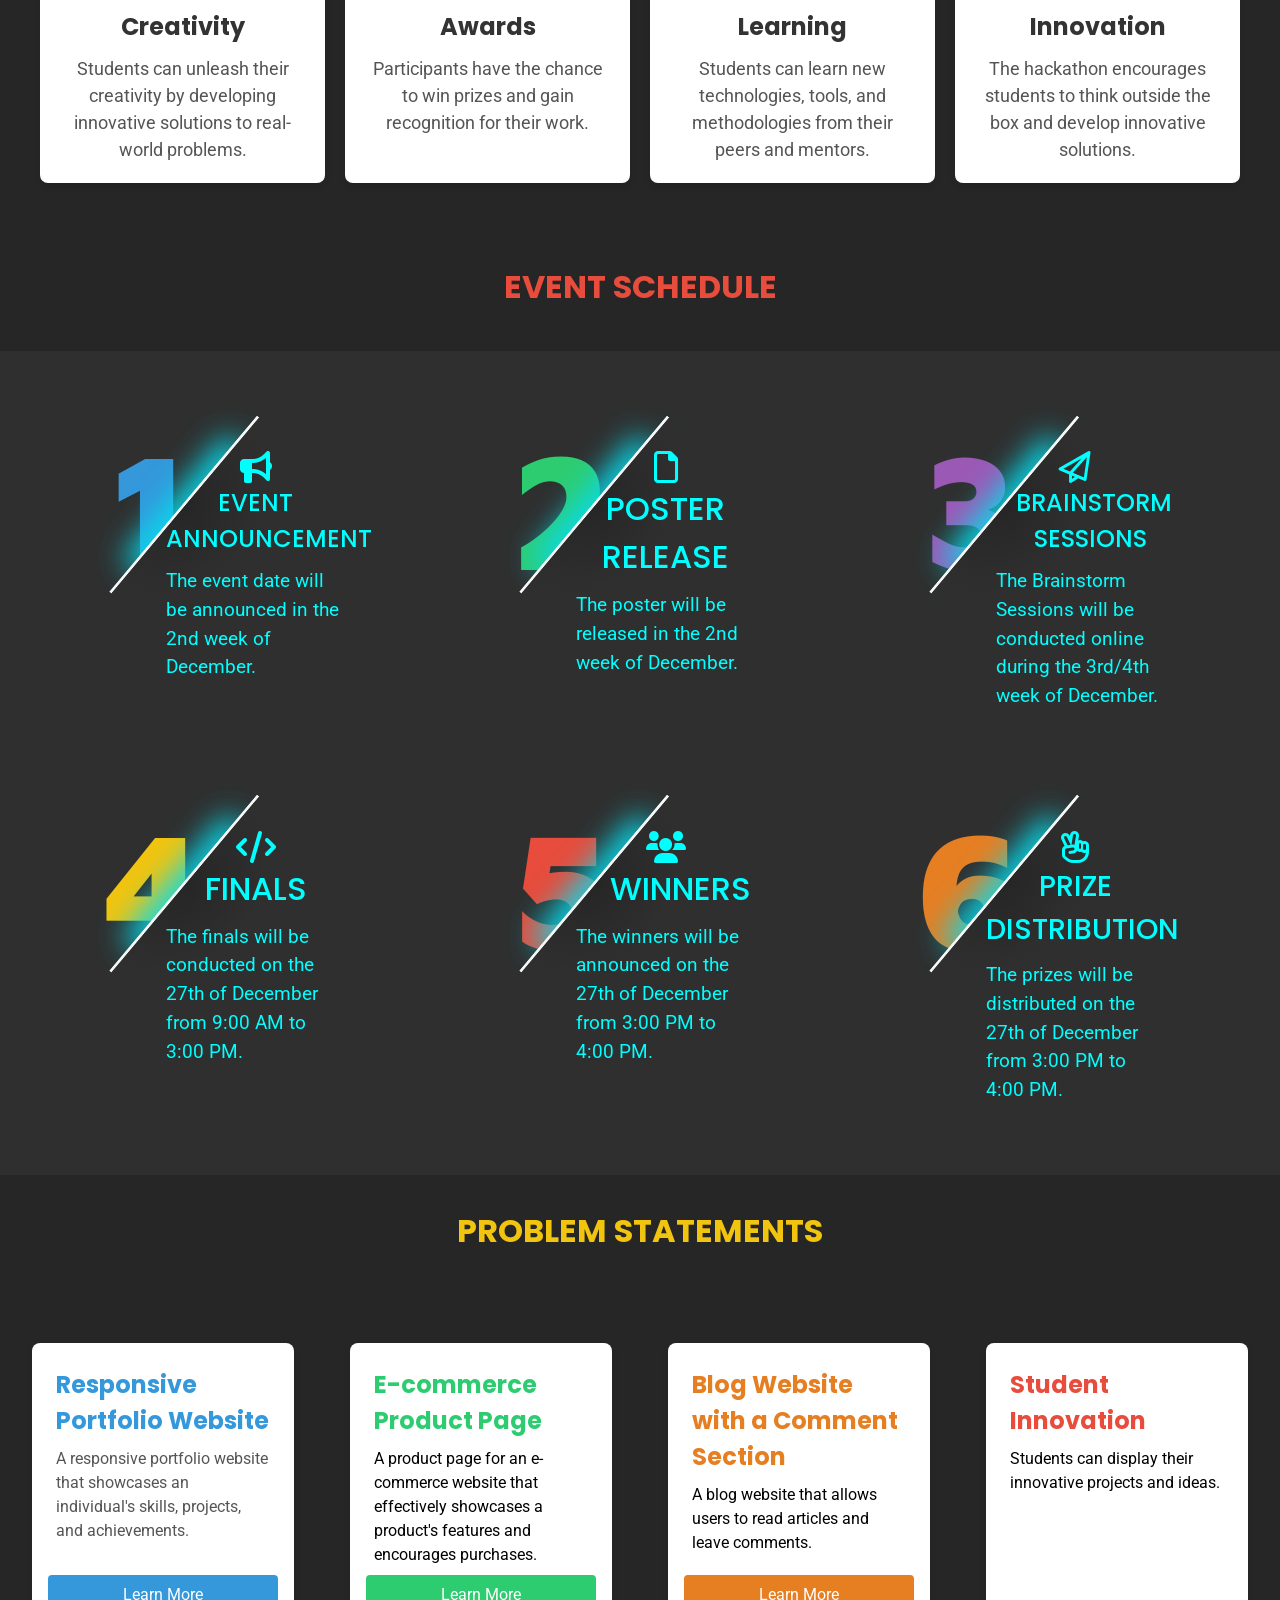
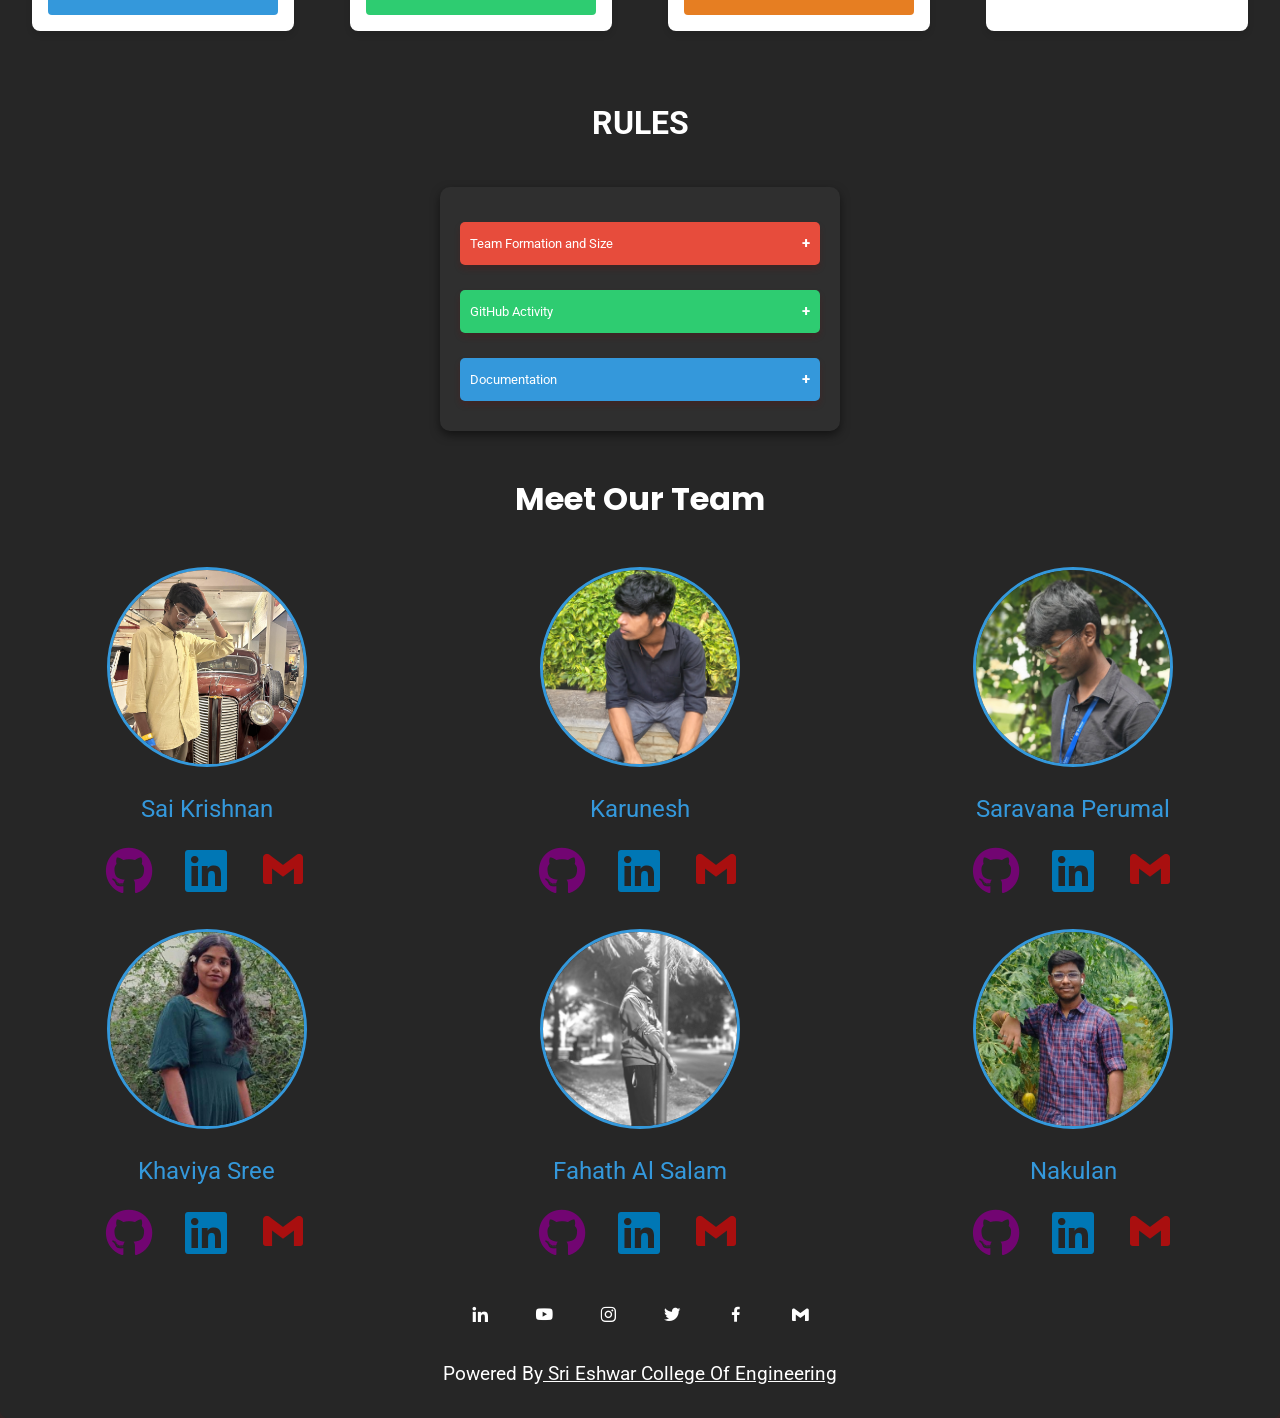
==== commit de9d1b67: "Updated index" ====
--- a/index.html
+++ b/index.html
@@ -118,8 +118,8 @@
                       </div>
                       <div class="content">
                         <div class="icon2 iconAirplane"></div>
-                        <h2 style="font-size: 1.5rem; padding-left: 30px;">Brainstorm Sessions [Online]</h2>
-                        <p style="font-size: 1.2rem; padding-left: 10px">The Brainstorm Sessions will be conducted online in the 2nd and 3rd weeks of December.</p>
+                        <h2 style="font-size: 1.5rem; padding-left: 30px;">Brainstorm Sessions </h2>
+                        <p style="font-size: 1.2rem; padding-left: 10px">The Brainstorm Sessions will be conducted online during the 3rd/4th week of December.</p>
                       </div>
                     </li>
                   </ul>
@@ -134,7 +134,7 @@
                       <div class="content">
                         <div class="icon2 iconwin"></div>
                         <h2 style="font-size: 2rem;">Finals</h2>
-                        <p style="font-size: 1.2rem;">The finals will be conducted on the 27th of December from 9:00 AM to 3:30 PM.</p>
+                        <p style="font-size: 1.2rem;">The finals will be conducted on the 27th of December from 9:00 AM to 3:00 PM.</p>
                       </div>
                     </li>
                     <li>
@@ -229,6 +229,9 @@
               </div>
           </div>
       </div><br>
+
+
+              
     <div class="z1">
         <h1 class="m1">Meet Our Team</h1><br>
         <div class="g1">
@@ -347,7 +350,7 @@
                 </div>
               </div>
               </p><br>
-              <p style="font-size: 1.2rem;">Sponsored By<a href="https://sece.ac.in/" class="sece">     Sri Eshwar College Of Engineering</a></p><br>
+              <p style="font-size: 1.2rem;">Powered By<a href="https://sece.ac.in/" class="sece">     Sri Eshwar College Of Engineering</a></p><br>
             </div>
           </footer>
                 <div class="scroll-button">
@@ -355,4 +358,4 @@
                 </div>
 <script src="index.js"></script>
 </body>
-</html>+</html>
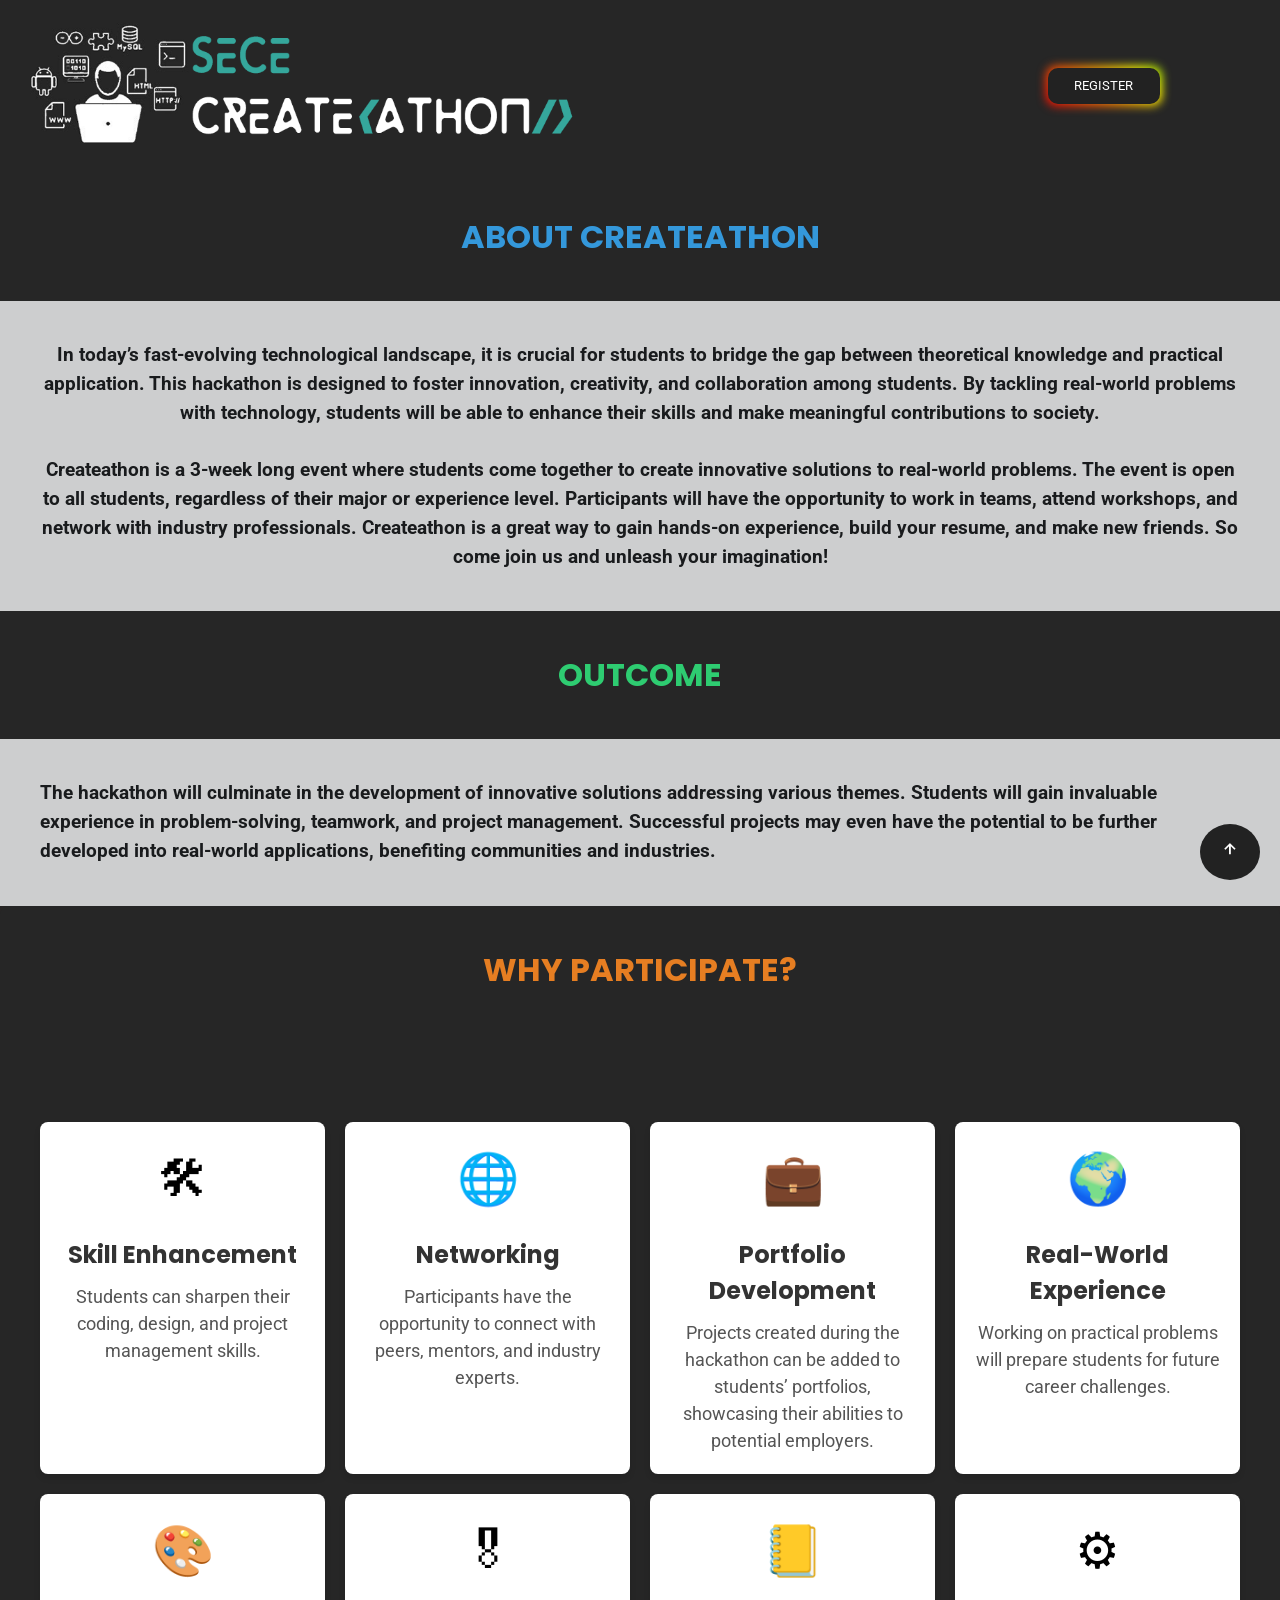
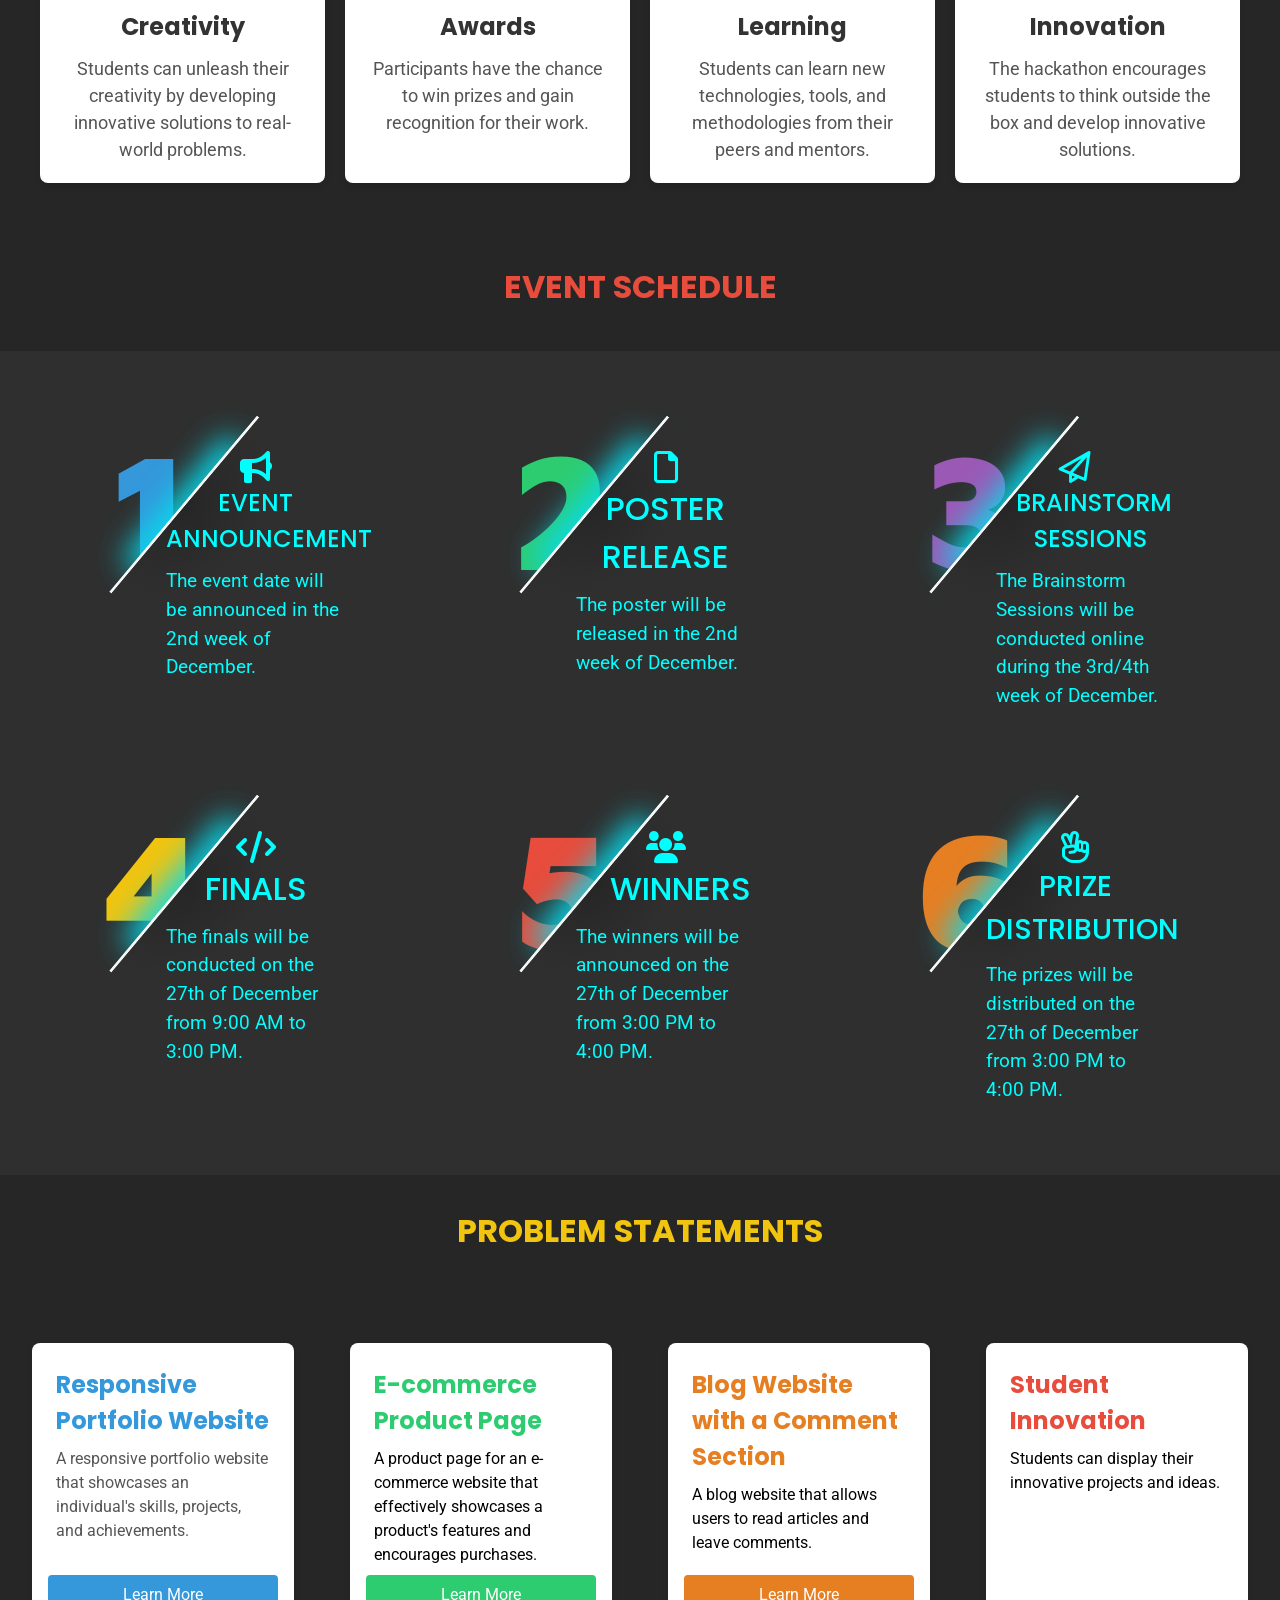
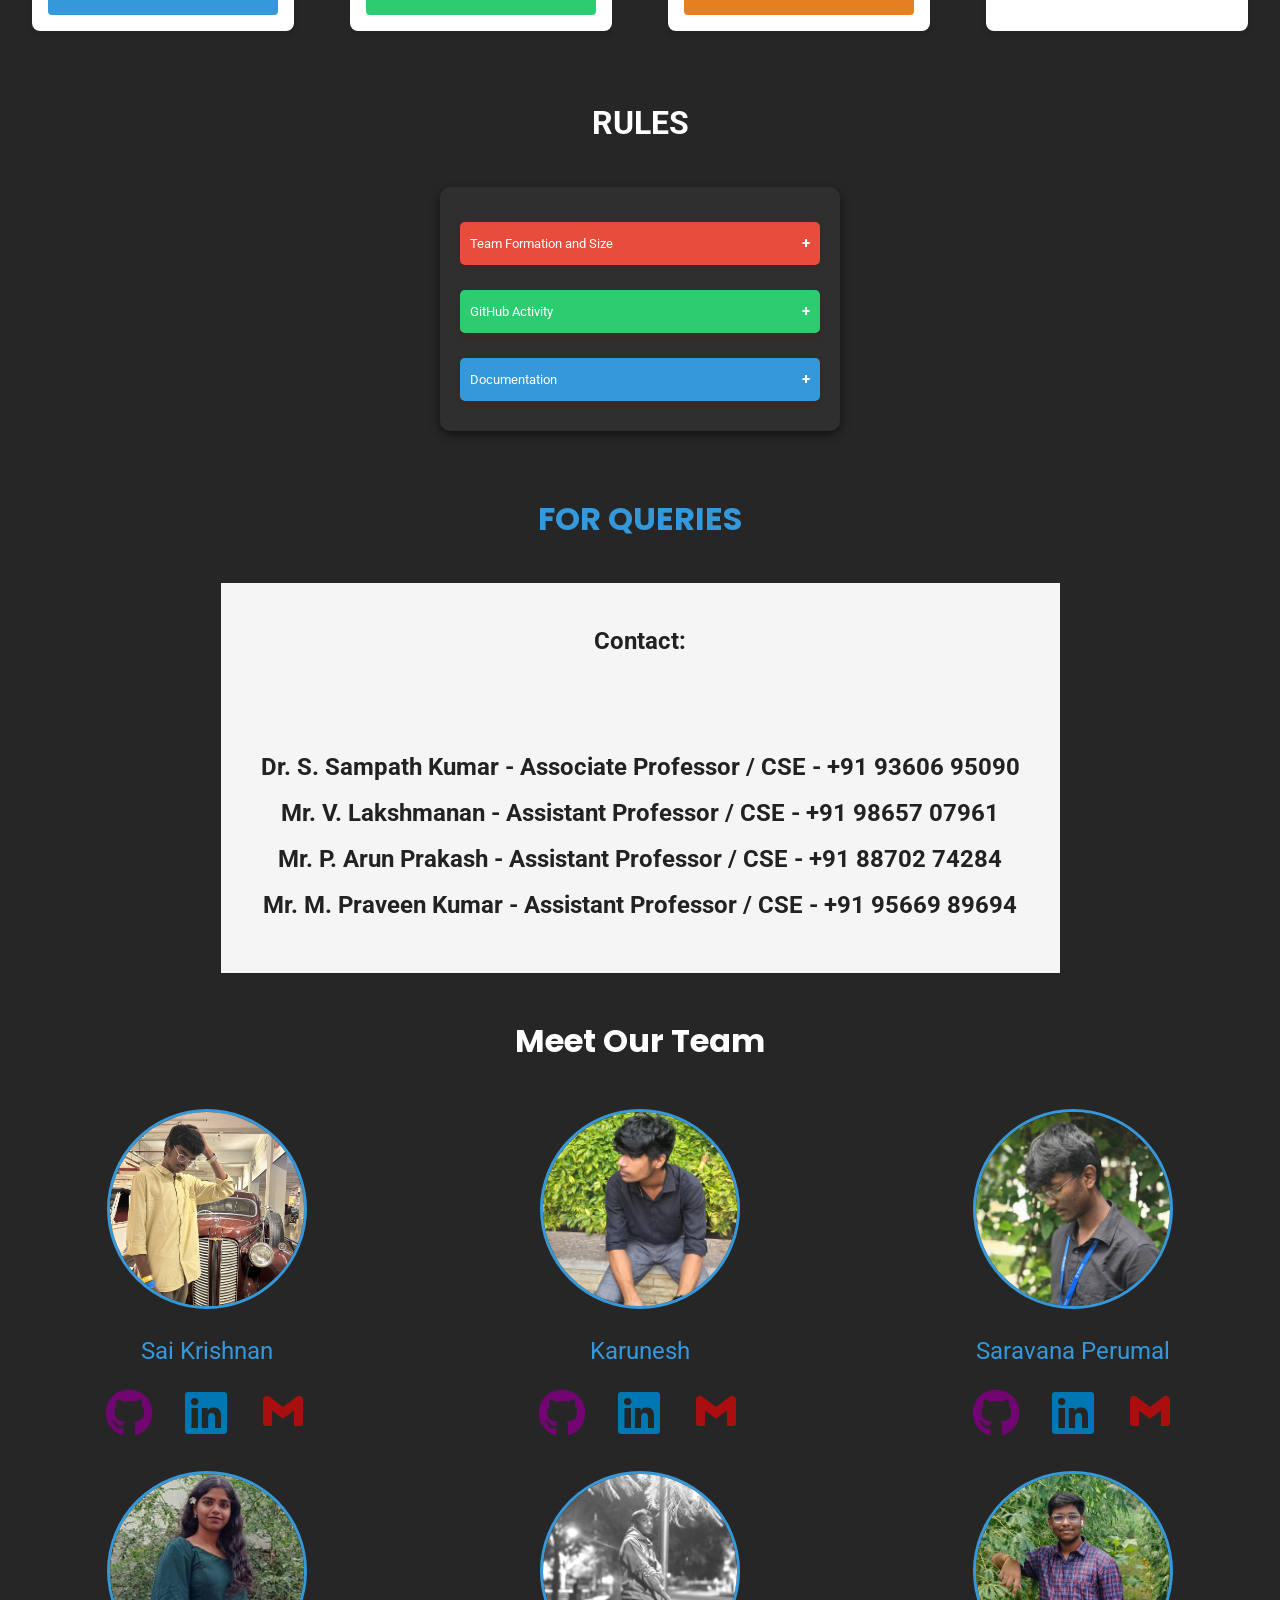
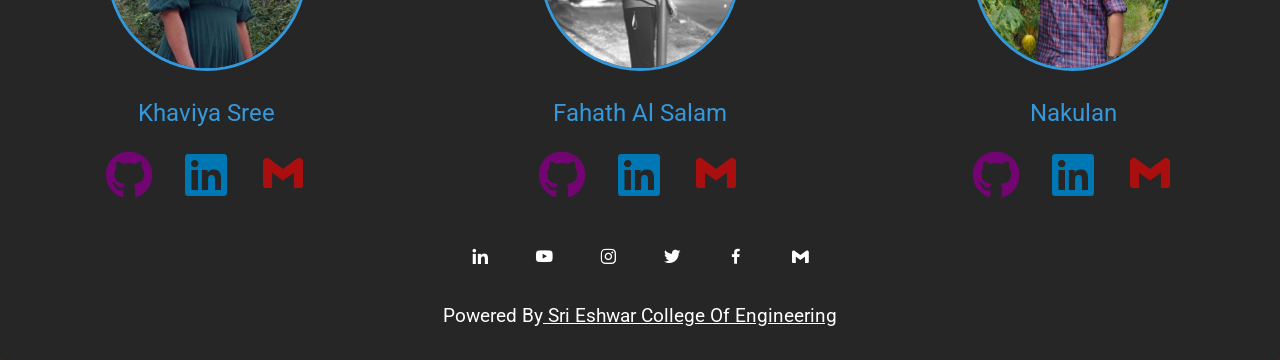
==== commit b0ca16c0: "added queries info" ====
--- a/index.html
+++ b/index.html
@@ -230,7 +230,19 @@
           </div>
       </div><br>
 
-
+      <!-- For Queries Section -->
+      <section class="queries-section">
+        <h2 class="header" style="font-size: 2rem; color: #3498db;">FOR QUERIES</h2>
+        <div class="queries-content">
+          <p>Contact:</p>
+          <ul>
+            <li>Dr. S. Sampath Kumar - Associate Professor / CSE - +91 93606 95090</li>
+            <li>Mr. V. Lakshmanan - Assistant Professor / CSE - +91 98657 07961</li>
+            <li>Mr. P. Arun Prakash - Assistant Professor / CSE - +91 88702 74284</li>
+            <li>Mr. M. Praveen Kumar - Assistant Professor / CSE - +91 95669 89694</li>
+          </ul>
+        </div>
+      </section><br>
               
     <div class="z1">
         <h1 class="m1">Meet Our Team</h1><br>
--- a/css/style.css
+++ b/css/style.css
@@ -197,3 +197,38 @@
   font-size: 1.5rem; /* Reduced font size */
 }
 
+/* For Queries section */
+.queries-section {
+  display: flex;
+  align-items: center;
+  flex-direction: column;
+  text-align: left;
+  color: cyan;
+  font-weight: 700;
+  font-size: xx-large;
+  background-color: #262626;
+}
+
+.queries-content {
+  background-color: #F5F5F5;
+  display: flex;
+  flex-direction: column;
+  align-items: center;
+  text-align: center;
+}
+
+.queries-content p, .queries-content ul {
+  margin: 40px;
+  font-size: 1.5rem;
+  color: #222;
+}
+
+.queries-content ul {
+  list-style-type: none;
+  padding: 0;
+}
+
+.queries-content li {
+  margin: 10px 0;
+}
+
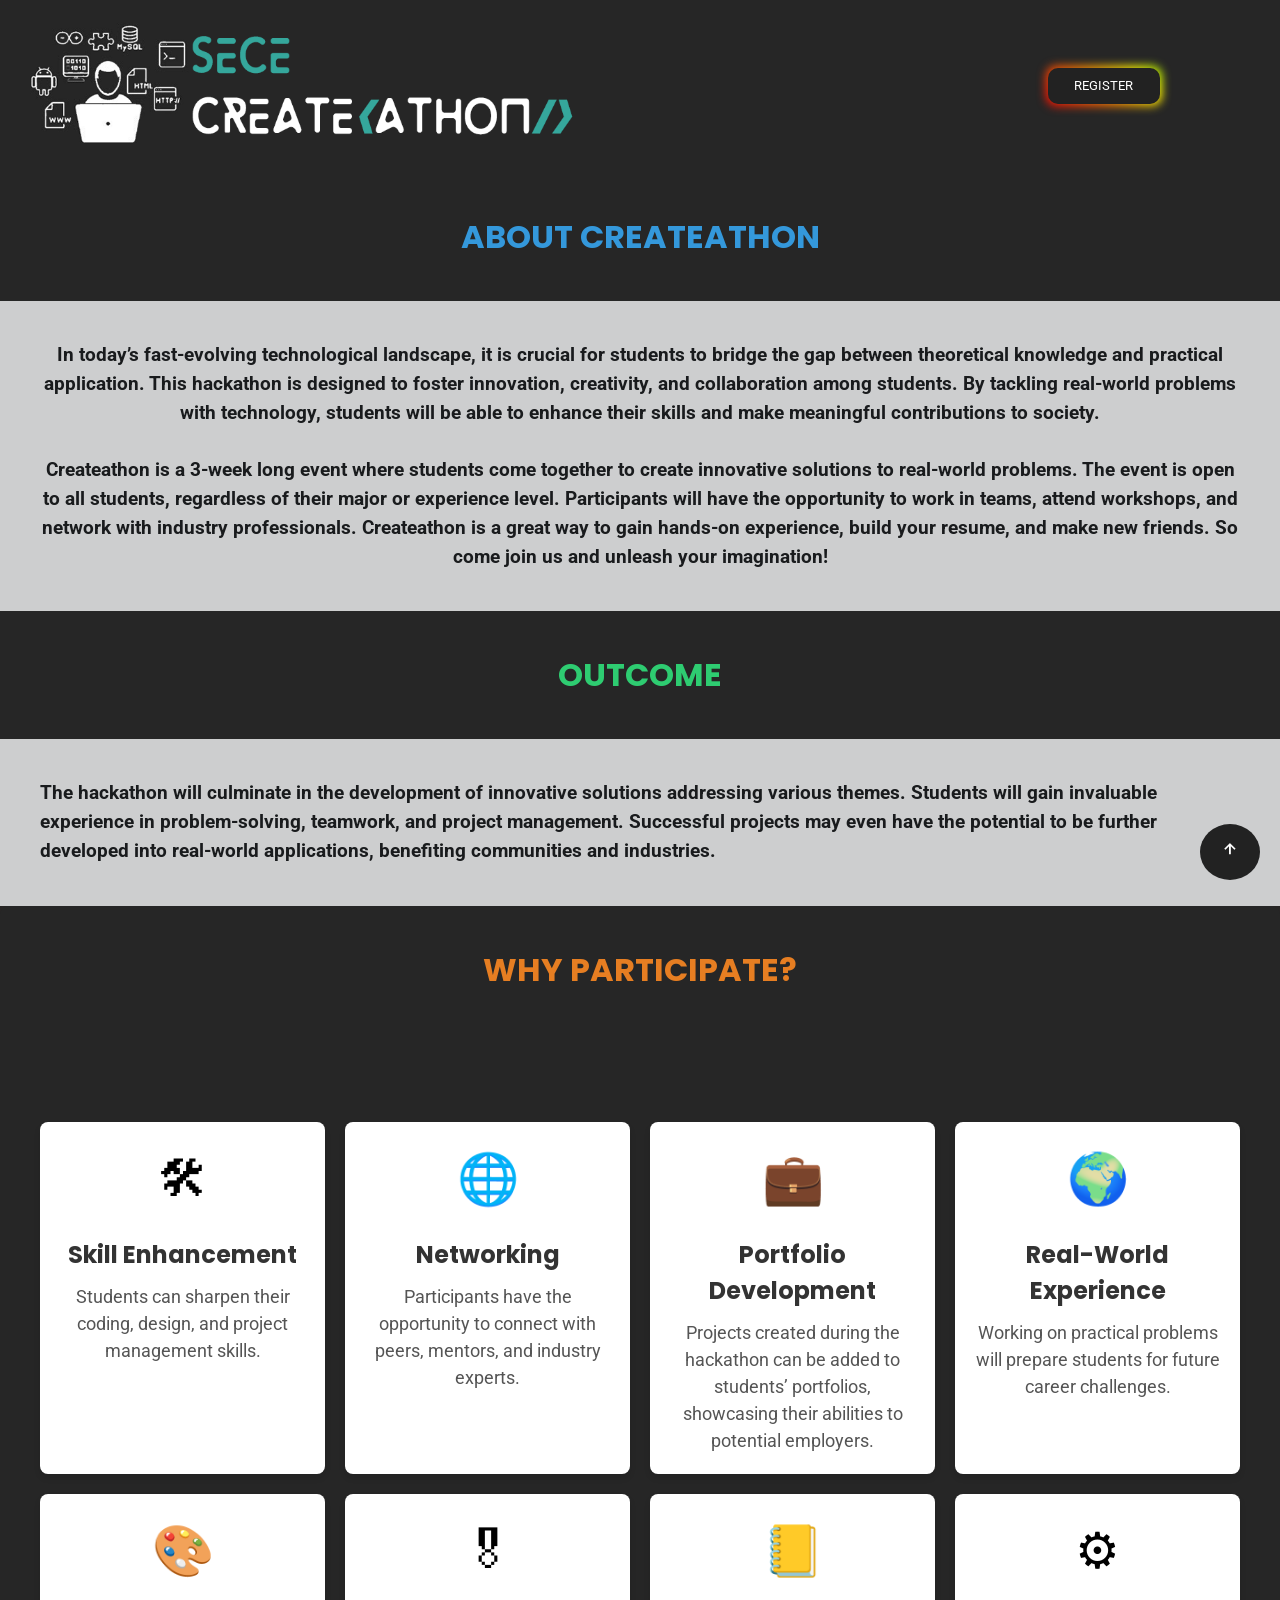
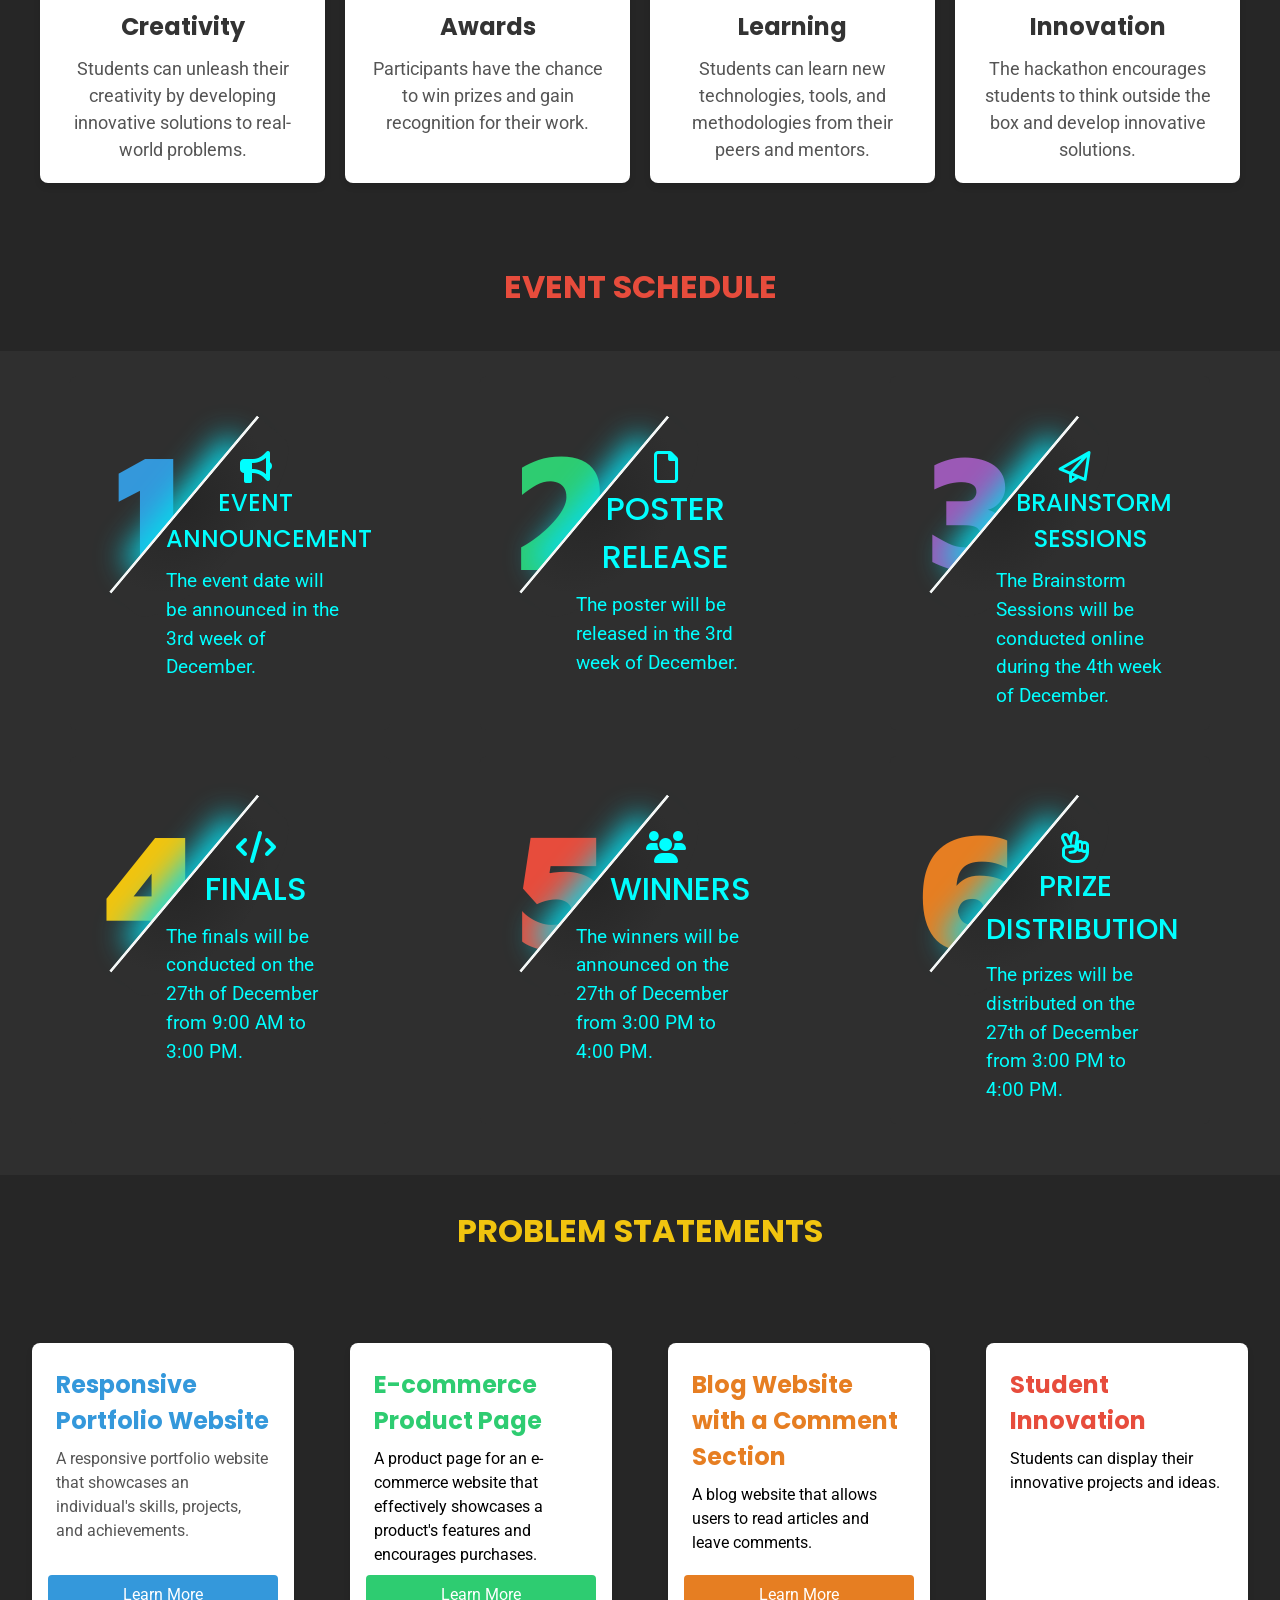
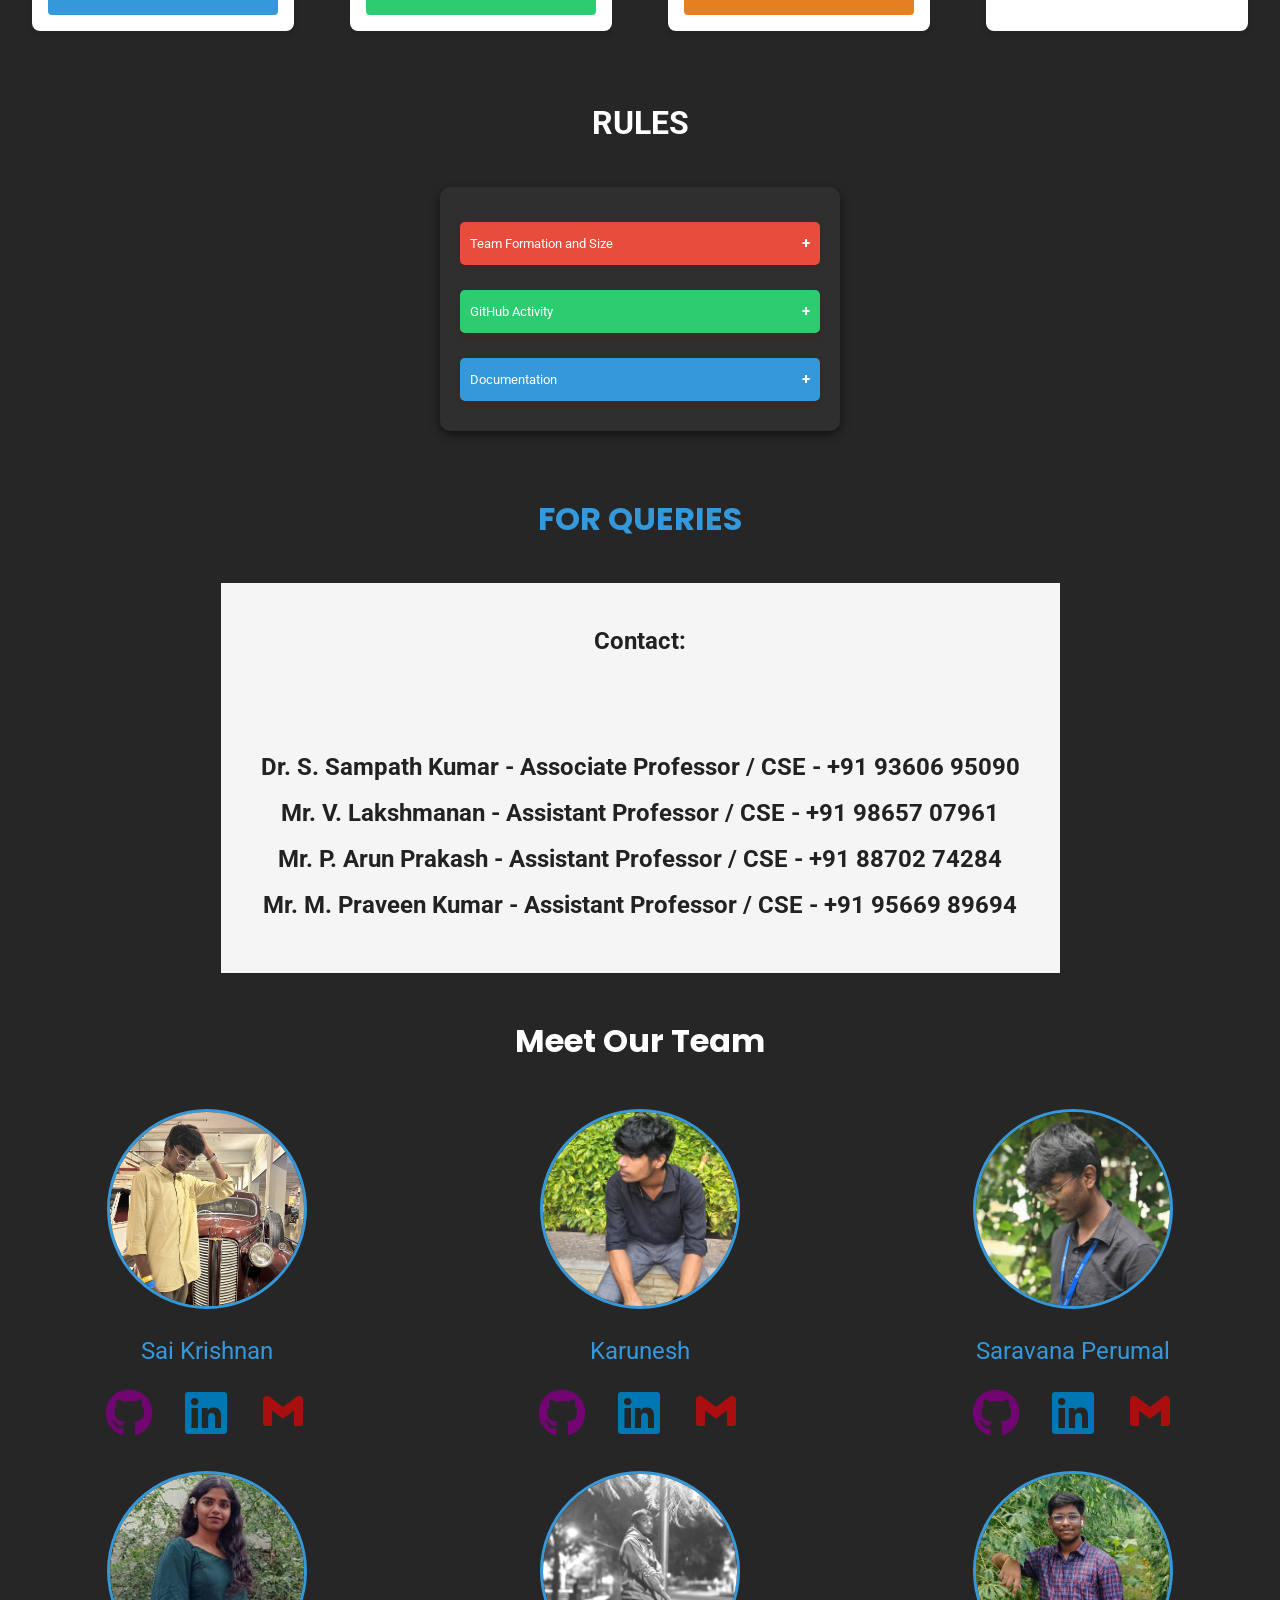
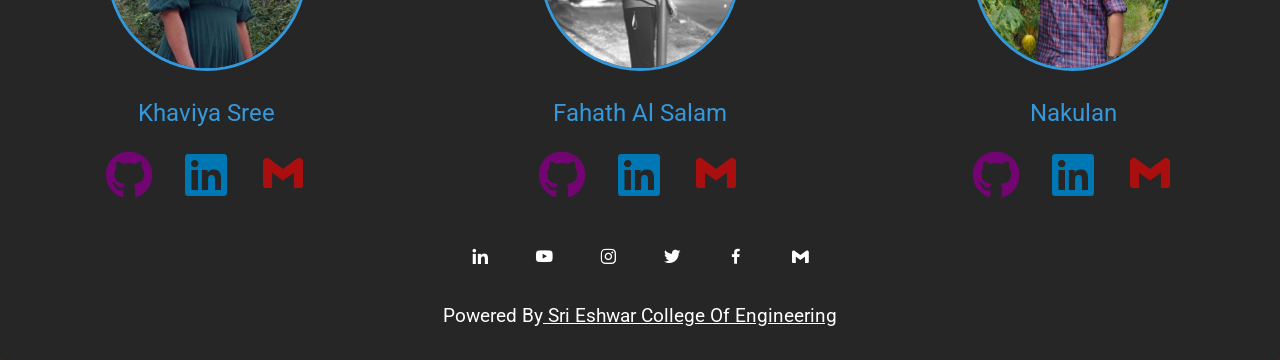
==== commit ee048560: "Updates in Event Schedule Updated Event schedule" ====
--- a/index.html
+++ b/index.html
@@ -93,7 +93,7 @@
                       <div class="content">
                         <div class="icon2 iconevent"></div>
                         <h2 style="font-size: 1.5rem;">EVENT ANNOUNCEMENT</h2>
-                        <p style="font-size: 1.2rem;">The event date will be announced in the 2nd week of December.</p>
+                        <p style="font-size: 1.2rem;">The event date will be announced in the 3rd week of December.</p>
                       </div>
                     </li>
                     <li>
@@ -106,7 +106,7 @@
                       <div class="content">
                         <div class="icon2 iconfile"></div>
                         <h2 style="font-size: 2rem;">Poster Release</h2>
-                        <p style="font-size: 1.2rem;">The poster will be released in the 2nd week of December.</p>
+                        <p style="font-size: 1.2rem;">The poster will be released in the 3rd week of December.</p>
                       </div>
                     </li>
                     <li>
@@ -119,7 +119,7 @@
                       <div class="content">
                         <div class="icon2 iconAirplane"></div>
                         <h2 style="font-size: 1.5rem; padding-left: 30px;">Brainstorm Sessions </h2>
-                        <p style="font-size: 1.2rem; padding-left: 10px">The Brainstorm Sessions will be conducted online during the 3rd/4th week of December.</p>
+                        <p style="font-size: 1.2rem; padding-left: 10px">The Brainstorm Sessions will be conducted online during the 4th week of December.</p>
                       </div>
                     </li>
                   </ul>
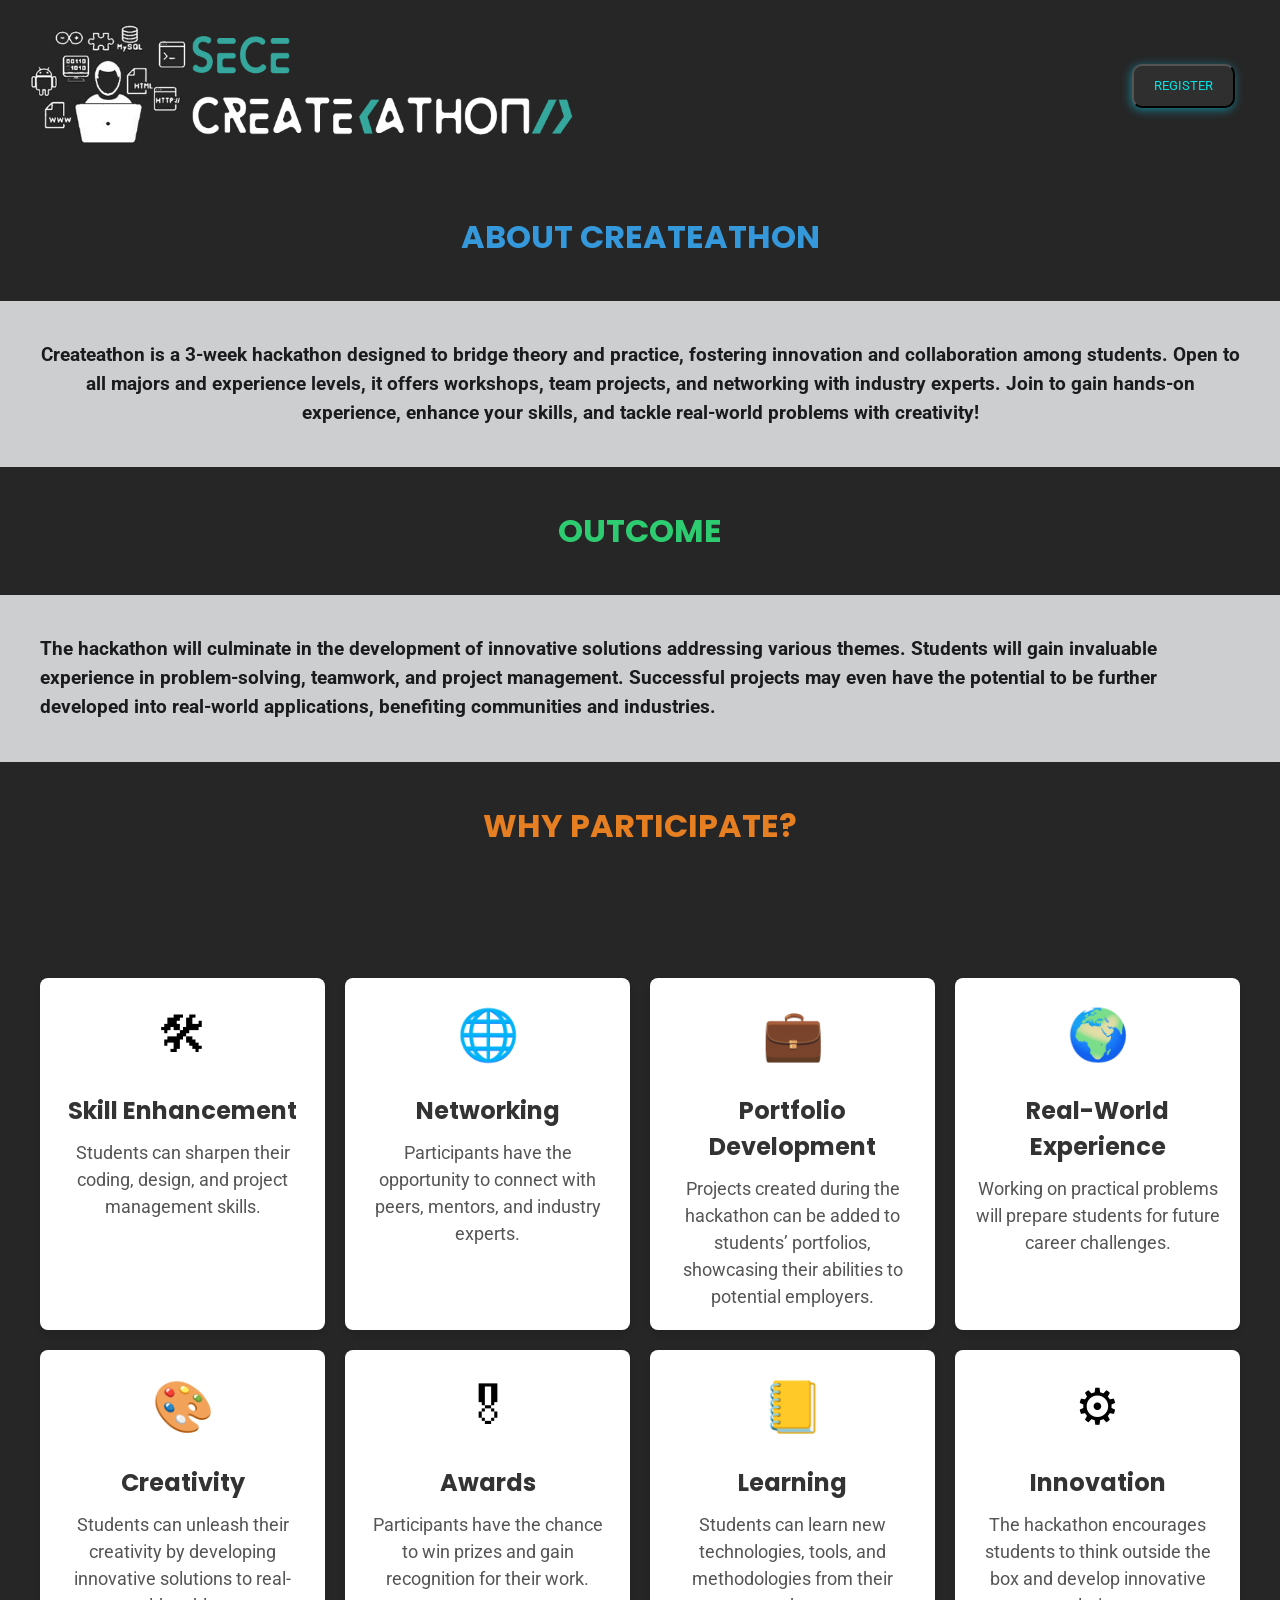
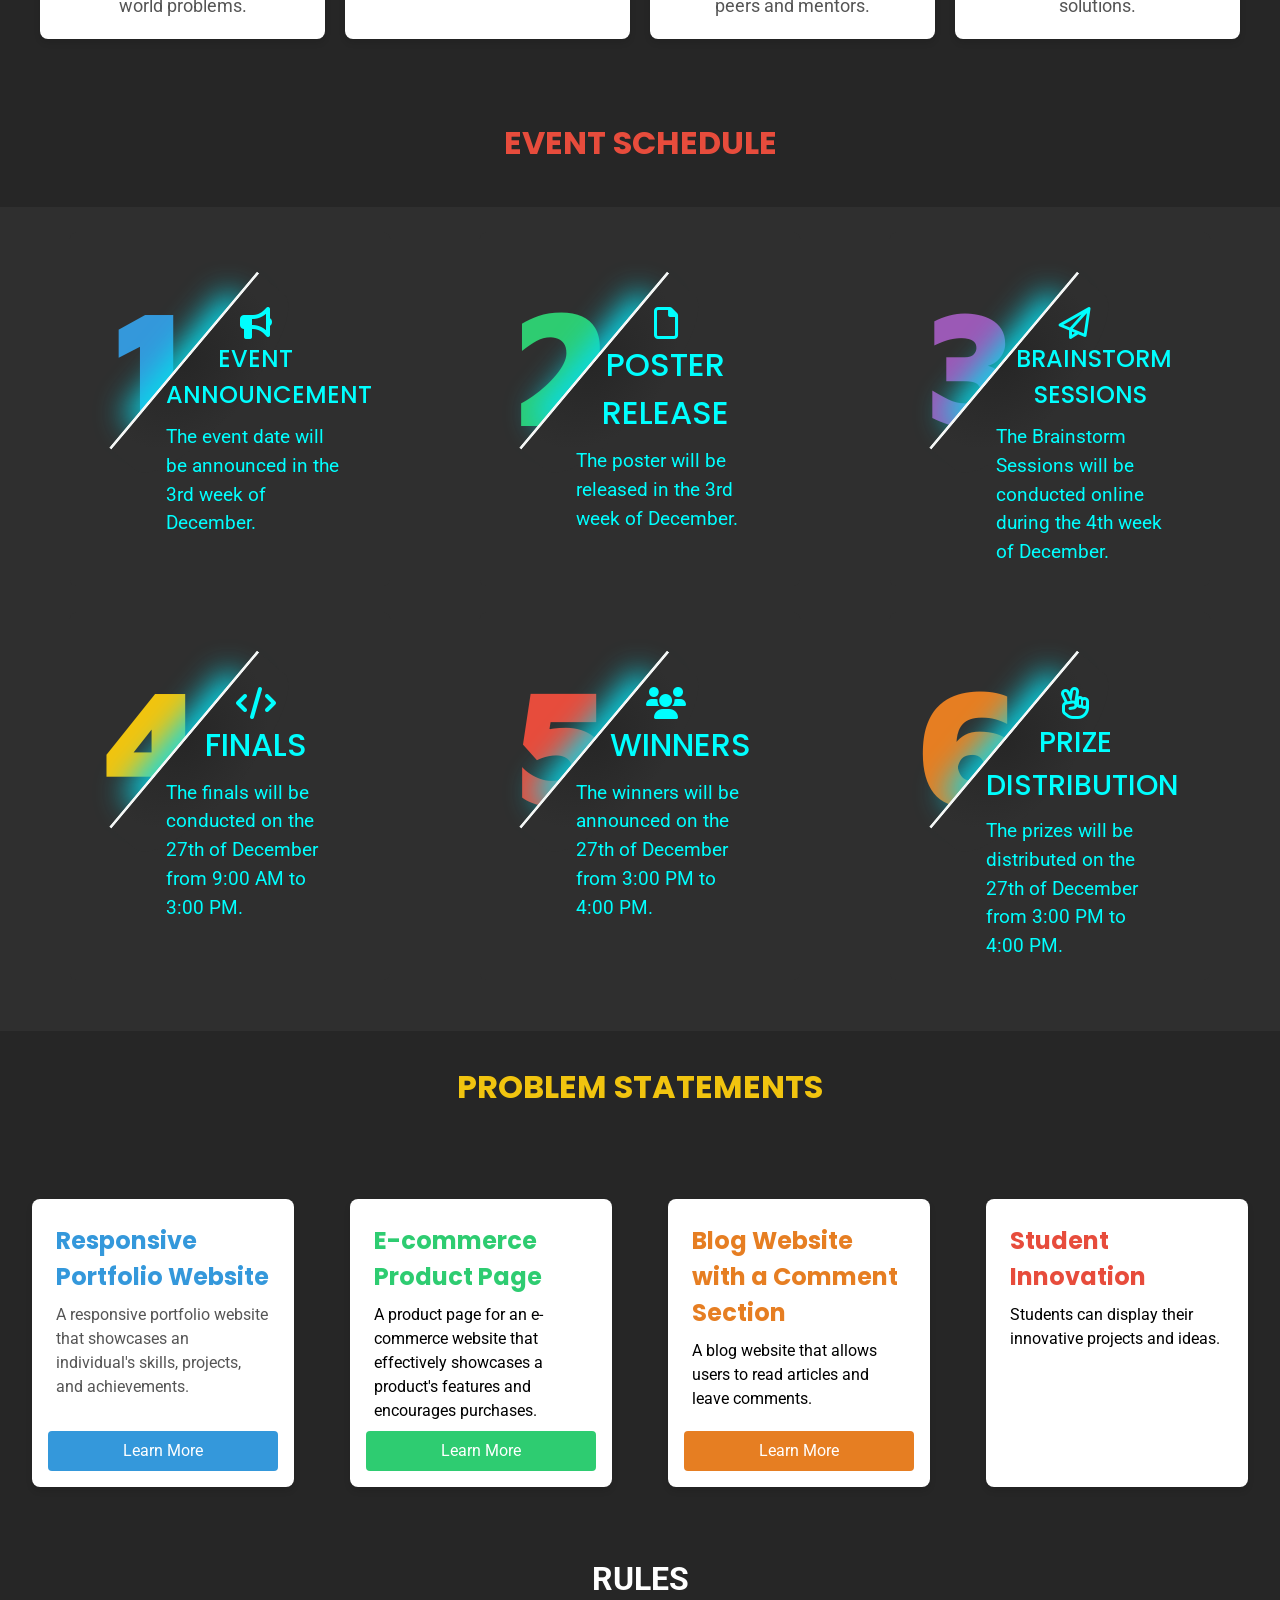
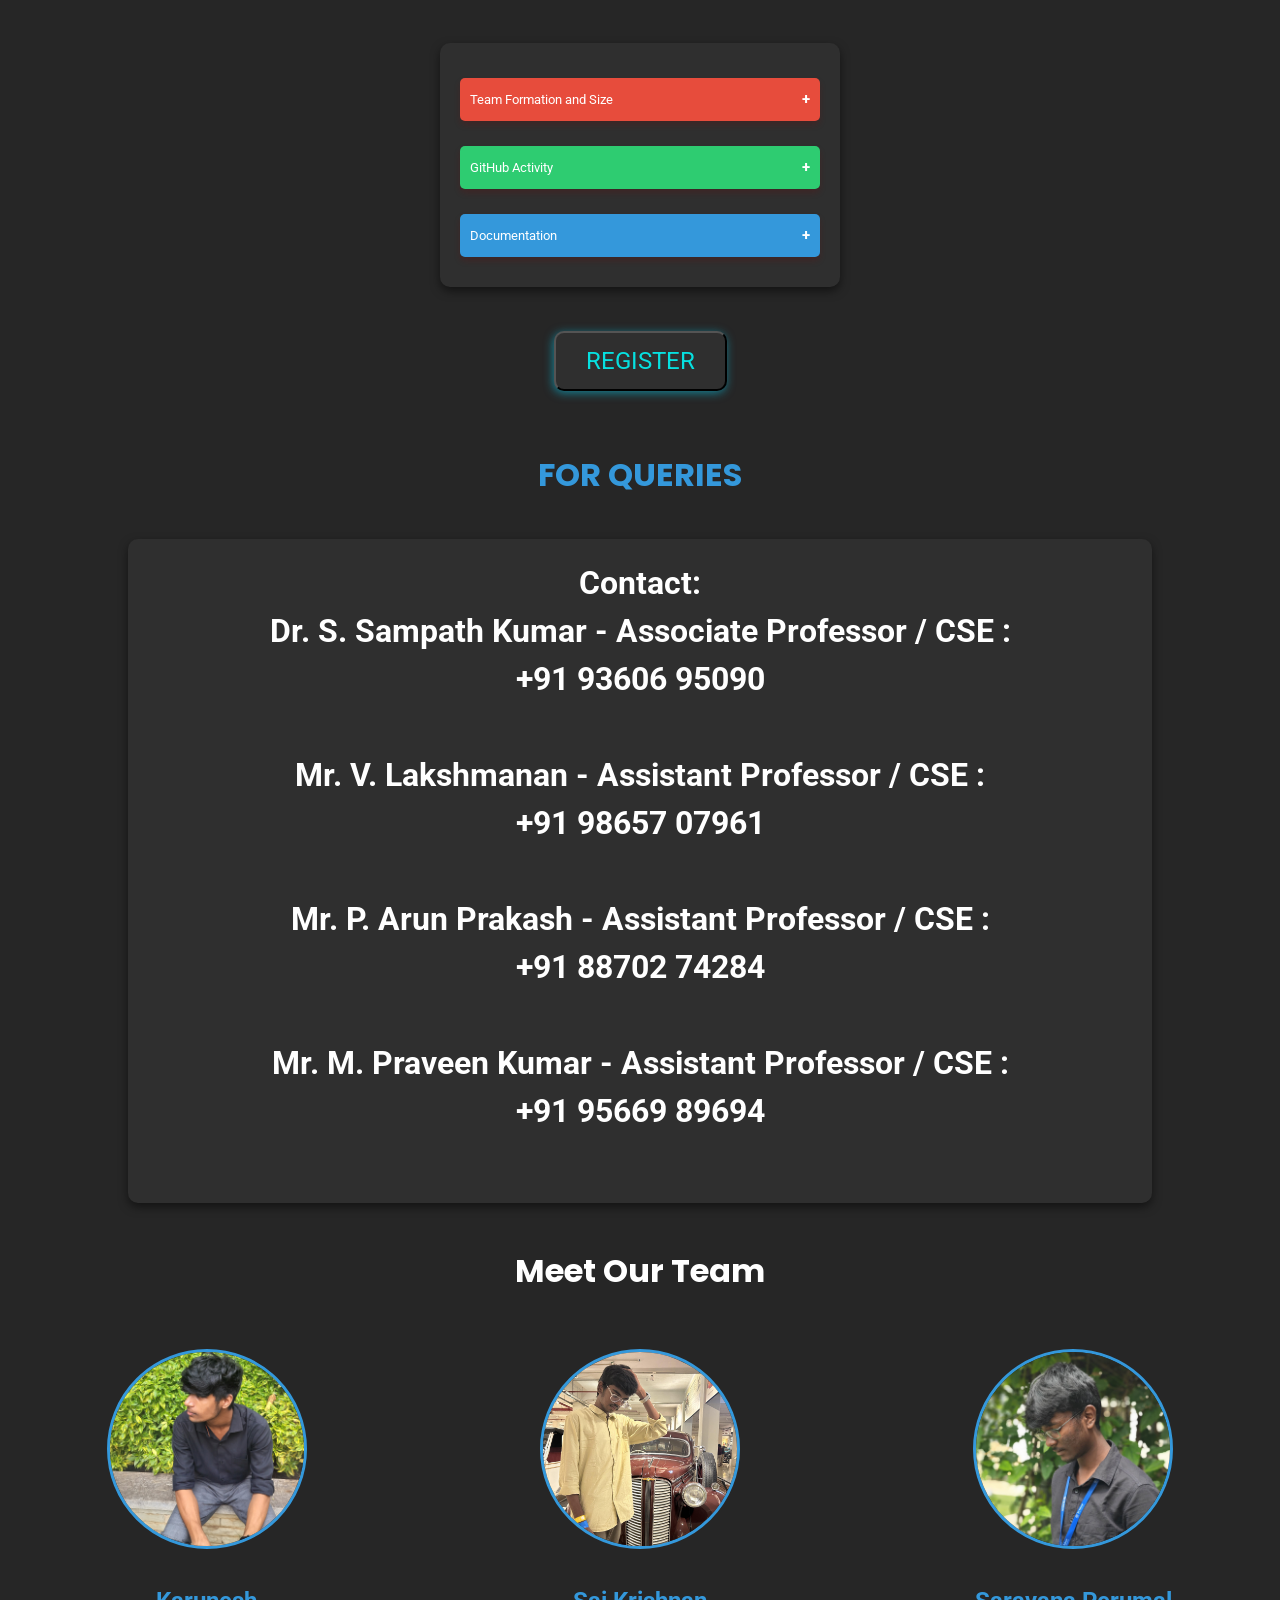
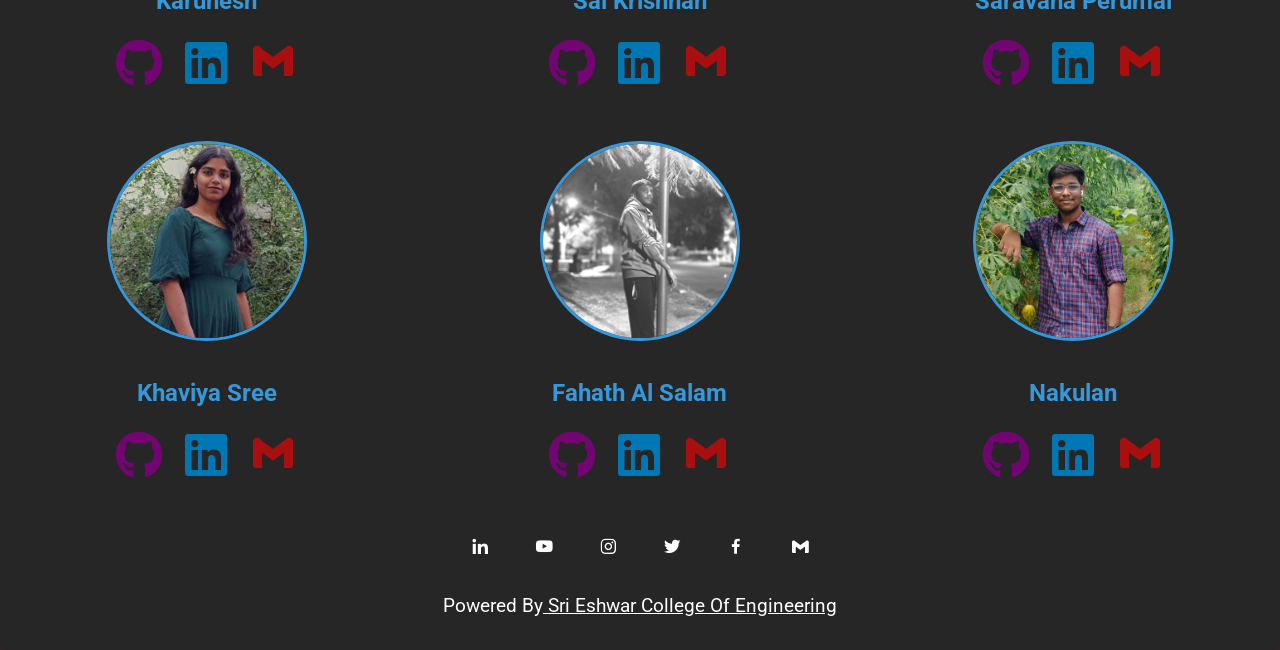
==== commit f41bba94: "final changes?" ====
--- a/index.html
+++ b/index.html
@@ -15,13 +15,13 @@
 <body>
     <header class="head" id="head">
     <img src="logo/logo3.png" alt="" class="logo">
-    <button class="button-85" role="button"><a href="https://forms.gle/JbrSTfASnu5RmLv69" target="_blank">REGISTER</a></button>
+    <button class="button2" role="button">REGISTER</button>
         </header>
         <h2 class="header" style="font-size: 2rem; color: #3498db;">ABOUT CREATEATHON</h2>
         <section class="about" id="about">
             <div class="about-content">
-                <p style="font-size: 1.2rem; word-wrap: break-word; color: #191B1D;">In today’s fast-evolving technological landscape, it is crucial for students to bridge the gap between theoretical knowledge and practical application. This hackathon is designed to foster innovation, creativity, and collaboration among students. By tackling real-world problems with technology, students will be able to enhance their skills and make meaningful contributions to society.
-              <br><br>Createathon is a 3-week long event where students come together to create innovative solutions to real-world problems. The event is open to all students, regardless of their major or experience level. Participants will have the opportunity to work in teams, attend workshops, and network with industry professionals. Createathon is a great way to gain hands-on experience, build your resume, and make new friends. So come join us and unleash your imagination!</p>
+                <p style="font-size: 1.2rem; word-wrap: break-word; color: #191B1D;">Createathon is a 3-week hackathon designed to bridge theory and practice, fostering innovation and collaboration among students. Open to all majors and experience levels, it offers workshops, team projects, and networking with industry experts. Join to gain hands-on experience, enhance your skills, and tackle real-world problems with creativity!</p>
+            
             </div>
         </section>
         <h2 class="header" style="font-size: 2rem; color: #2ecc71;">OUTCOME</h2>
@@ -230,18 +230,20 @@
           </div>
       </div><br>
 
+      <button class="button3" role="button"><a href="https://forms.gle/JbrSTfASnu5RmLv69" target="_blank">REGISTER</a></button>
+
       <!-- For Queries Section -->
       <section class="queries-section">
         <h2 class="header" style="font-size: 2rem; color: #3498db;">FOR QUERIES</h2>
-        <div class="queries-content">
+          <div class="con2">
           <p>Contact:</p>
           <ul>
-            <li>Dr. S. Sampath Kumar - Associate Professor / CSE - +91 93606 95090</li>
-            <li>Mr. V. Lakshmanan - Assistant Professor / CSE - +91 98657 07961</li>
-            <li>Mr. P. Arun Prakash - Assistant Professor / CSE - +91 88702 74284</li>
-            <li>Mr. M. Praveen Kumar - Assistant Professor / CSE - +91 95669 89694</li>
+            <li>Dr. S. Sampath Kumar - Associate Professor / CSE :<br> +91 93606 95090</li><br>
+            <li>Mr. V. Lakshmanan - Assistant Professor / CSE :<br> +91 98657 07961</li><br>
+            <li>Mr. P. Arun Prakash - Assistant Professor / CSE :<br> +91 88702 74284</li><br>
+            <li>Mr. M. Praveen Kumar - Assistant Professor / CSE :<br> +91 95669 89694</li><br>
           </ul>
-        </div>
+          </div>
       </section><br>
               
     <div class="z1">
@@ -249,6 +251,22 @@
         <div class="g1">
             <!-- Profile 1 -->
             <div class="profile">
+              <img src="Photo/Karunesh.jpg" alt="Member 1"><br>
+              <p class="name">Karunesh</p>
+              <div class="i1">
+                  <a href="https://github.com/Karunesh-18" target="_blank" title="GitHub" class="github">
+                      <i class="fab fa-github"></i>
+                  </a>
+                  <a href="https://www.linkedin.com/in/karuneshar?utm_source=share&utm_campaign=share_via&utm_content=profile&utm_medium=android_app" target="_blank" title="LinkedIn" class="linkedin">
+                      <i class="fab fa-linkedin"></i>
+                  </a>
+                  <a href="mailto:karunesh.ar2024cse@sece.ac.in" target="_blank" title="Gmail" class="gmail">
+                      <i class="bx bxl-gmail"></i>
+                  </a>
+              </div>
+          </div>
+            <!-- Profile 2 -->
+            <div class="profile">
               <img src="Photo/Sai Krishnan.jpg" alt="Member 2"><br>
               <p class="name">Sai Krishnan</p>
               <div class="i1">
@@ -259,22 +277,6 @@
                       <i class="fab fa-linkedin"></i>
                   </a>
                   <a href="mailto:saikrishnan.s2024cse@sece.ac.in" target="_blank" title="Gmail" class="gmail">
-                      <i class="bx bxl-gmail"></i>
-                  </a>
-              </div>
-          </div>
-            <!-- Profile 2 -->
-            <div class="profile">
-              <img src="Photo/Karunesh.jpg" alt="Member 1"><br>
-              <p class="name">Karunesh</p>
-              <div class="i1">
-                  <a href="https://github.com/Karunesh-18" target="_blank" title="GitHub" class="github">
-                      <i class="fab fa-github"></i>
-                  </a>
-                  <a href="https://www.linkedin.com/in/karuneshar?utm_source=share&utm_campaign=share_via&utm_content=profile&utm_medium=android_app" target="_blank" title="LinkedIn" class="linkedin">
-                      <i class="fab fa-linkedin"></i>
-                  </a>
-                  <a href="mailto:karunesh.ar2024cse@sece.ac.in" target="_blank" title="Gmail" class="gmail">
                       <i class="bx bxl-gmail"></i>
                   </a>
               </div>
--- a/css/style.css
+++ b/css/style.css
@@ -17,6 +17,34 @@
   --bg1: #262626 important;
 }
 
+.button2 {
+  background-color: #2f2f2f;
+  color: rgba(0, 255, 255, 0.856);
+  padding: 10px 20px;
+  border-radius: 10px;
+  box-shadow: -1px 2px 10px rgba(4, 217, 255, 0.5);
+  position: relative;
+  right: 2%;
+}
+
+.button3 {
+  background-color: #2f2f2f;
+  color: rgba(0, 255, 255, 0.856);
+  padding: 10px 30px; /* Increase padding for a larger button */
+  font-size: 1.5rem; /* Increase font size */
+  border-radius: 10px;
+  box-shadow: -1px 2px 10px rgba(4, 217, 255, 0.5);
+  display: block;
+  margin: 20px auto; /* Center the button horizontally */
+  text-align: center;
+  transition: transform 0.6s ease; /* Make hover effect slower */
+}
+
+.button3 a {
+  color: rgba(0, 255, 255, 0.856);
+  text-decoration: none;
+}
+
 body {
   background-color: #262626; 
 }
@@ -230,5 +258,37 @@
 
 .queries-content li {
   margin: 10px 0;
-}
-
+  display: flex;
+  align-items: center;
+}
+
+.queries-content li::before {
+  content: "•";
+  margin-right: 10px;
+  color: #3498db; /* Adjust color as needed */
+  font-size: 1.5rem; /* Adjust size as needed */
+}
+
+.scroll-button {
+  position: fixed;
+  bottom: 20px;
+  right: 20px;
+  cursor: pointer;
+  background-color: #222;
+  color: white;
+  padding: 15px 20px;
+  border-radius: 50%;
+  transition: background-color 0.3s;
+  text-decoration: none;
+  display: none; /* Initially hidden */
+}
+
+.scroll-button:hover {
+  background-color: #262626;
+}
+
+.scroll-button i {
+  font-size: 20px;
+  color: white;
+}
+
--- a/css/style2.css
+++ b/css/style2.css
@@ -412,104 +412,3 @@
   font-size: 1.5rem;
   color: #3498db;
 }
-.button-85 {
-  padding: 0.6em 2em;
-  border: none;
-  outline: none;
-  color: rgb(255, 255, 255);
-  background: #111;
-  cursor: pointer;
-  position: relative;
-  z-index: 0;
-  border-radius: 10px;
-  user-select: none;
-  -webkit-user-select: none;
-  touch-action: manipulation;
-  left: -100px;
-}
-
-.button-85 a {
-  color: white;
-  text-decoration: none;
-}
-
-.button-85:before {
-  content: "";
-  background: linear-gradient(
-    45deg,
-    #ff0000,
-    #ff7300,
-    #fffb00,
-    #48ff00,
-    #00ffd5,
-    #002bff,
-    #7a00ff,
-    #ff00c8,
-    #ff0000
-  );
-  position: absolute;
-  top: -2px;
-  left: -2px;
-  background-size: 400%;
-  z-index: -1;
-  filter: blur(5px);
-  -webkit-filter: blur(5px);
-  width: calc(100% + 4px);
-  height: calc(100% + 4px);
-  animation: glowing-button-85 20s linear infinite;
-  transition: opacity 0.3s ease-in-out;
-  border-radius: 10px;
-}
-
-@keyframes glowing-button-85 {
-  0% {
-    background-position: 0 0;
-  }
-  50% {
-    background-position: 400% 0;
-  }
-  100% {
-    background-position: 0 0;
-  }
-}
-
-.button-85:after {
-  z-index: -1;
-  content: "";
-  position: absolute;
-  width: 100%;
-  height: 100%;
-  background: #222;
-  left: 0;
-  top: 0;
-  border-radius: 10px;
-}
-
-/* Image Gallery */
-.image-gallery {
-  display: flex;
-  justify-content: center;
-  gap: 1.5rem;
-  margin: 2rem 0;
-}
-
-.gallery-image {
-  max-width: 100%;
-  height: auto;
-  border-radius: 8px;
-  box-shadow: 0 4px 6px rgba(0, 0, 0, 0.1);
-}
-
-@media (max-width: 768px) {
-  .button-85 {
-    padding: 0.4em 1em;
-    font-size: 0.8rem;
-    left: auto;
-    right: 20px;
-    top: 20px;
-    position: absolute;
-  }
-  .g1 {
-    grid-template-columns: repeat(2, 1fr);
-  }
-}
--- a/css/style3.css
+++ b/css/style3.css
@@ -7,8 +7,8 @@
   --bg1: #2f2f2f;
   --blue: #3498db;
   --green: #2ecc71;
+  --gold: #f1c40f;
   --purple: #9b59b6;
-  --gold: #f1c40f;
   --red: #e74c3c;
   --orange: #e67e22;
   --shadow1: 0 2px 4px #00000026, 0 3px 6px #0000001f;
@@ -200,6 +200,22 @@
   margin: 0 auto; 
 }
 
+.con2 {
+  color: white;
+  padding: 20px;
+  background-color: var(--bg1);
+  border-radius: 10px;
+  box-shadow: 0 4px 10px rgba(0, 0, 0, 0.5);
+  width: 80%;  
+  max-height: 90vh; 
+  text-align: center;
+  overflow-y: auto; 
+  display: flex;
+  flex-direction: column;
+  justify-content: flex-start;
+  margin: 0 auto; 
+}
+
 .rules-banner {
   text-align: center;
   font-size: 2em;
@@ -375,4 +391,61 @@
     line-height: 1.2; /* Reduced line spacing */
   }
   /* ...existing code... */
-}+}
+/* General Styles */
+.z1 {
+  text-align: center;
+}
+
+/* Circle Image */
+.circle-img {
+  width: 120px; /* Adjust as needed */
+  height: 120px;
+  border-radius: 50%;
+  object-fit: cover;
+  margin: 0 auto;
+}
+
+/* Slideshow Styles */
+.slideshow {
+  overflow: hidden;
+  width: 100%;
+  position: relative;
+  display: flex;
+  justify-content: center;
+  align-items: center;
+}
+
+.slide {
+  display: flex;
+  animation: slide-animation 10s linear infinite;
+  gap: 20px; /* Adjust spacing between profiles */
+}
+
+/* Animation */
+@keyframes slide-animation {
+  0% {
+      transform: translateX(100%);
+  }
+  100% {
+      transform: translateX(-100%);
+  }
+}
+
+/* Profile Card */
+.profile {
+  text-align: center;
+  padding: 10px;
+  flex-shrink: 0; /* Prevent shrinking during animation */
+}
+
+.name {
+  font-weight: bold;
+  margin-top: 10px;
+}
+
+.i1 a {
+  margin: 0 5px;
+  text-decoration: none;
+  color: inherit;
+}
--- a/css/media.css
+++ b/css/media.css
@@ -1,11 +1,6 @@
 @media screen and (max-width: 768px) {
     .logo {
         width: 60%;
-    }
-
-    .button-85 {
-        font-size: 0.75rem;
-        top: 4%;
     }
     
     .header h1, h2 {
@@ -41,10 +36,49 @@
     }
     
     .g1 {
-        grid-template-columns: repeat(2, 2fr);
+        grid-template-columns: repeat(2, 1fr);
+        gap: 10px;
     }
-    .g1 .profile:nth-child(3) {
-        justify-items: center;
-        left: 100px !important;
+
+    .profile img {
+        width: 100px; /* Adjust as needed */
+        height: 100px;
+    }
+
+    .name {
+        font-size: 1rem;
+    }
+
+    .i1 a {
+        font-size: 1.5em; /* Adjust icon size */
+    }
+
+    .con2 {
+        display: grid;
+        grid-template-columns: 1fr;
+        gap: 10px;
+        padding: 20px;
+        font-size: 0.65rem;
+        text-align: center;
+    }
+
+    .con1 {
+        width: 90%; /* Adjust width for small screens */
+        padding: 10px;
+        font-size: 0.85rem;
+    }
+
+    .dropdown1, .dropdown2, .dropdown3 {
+        font-size: 1rem; /* Adjust font size for small screens */
+    }
+
+    .dropdown-content {
+        font-size: 0.85rem; /* Adjust font size for small screens */
+    }
+
+    .button2 {
+        padding: 2.5px 5px;
+        font-size: 0.8rem;
+        text-align: center;
     }
 }
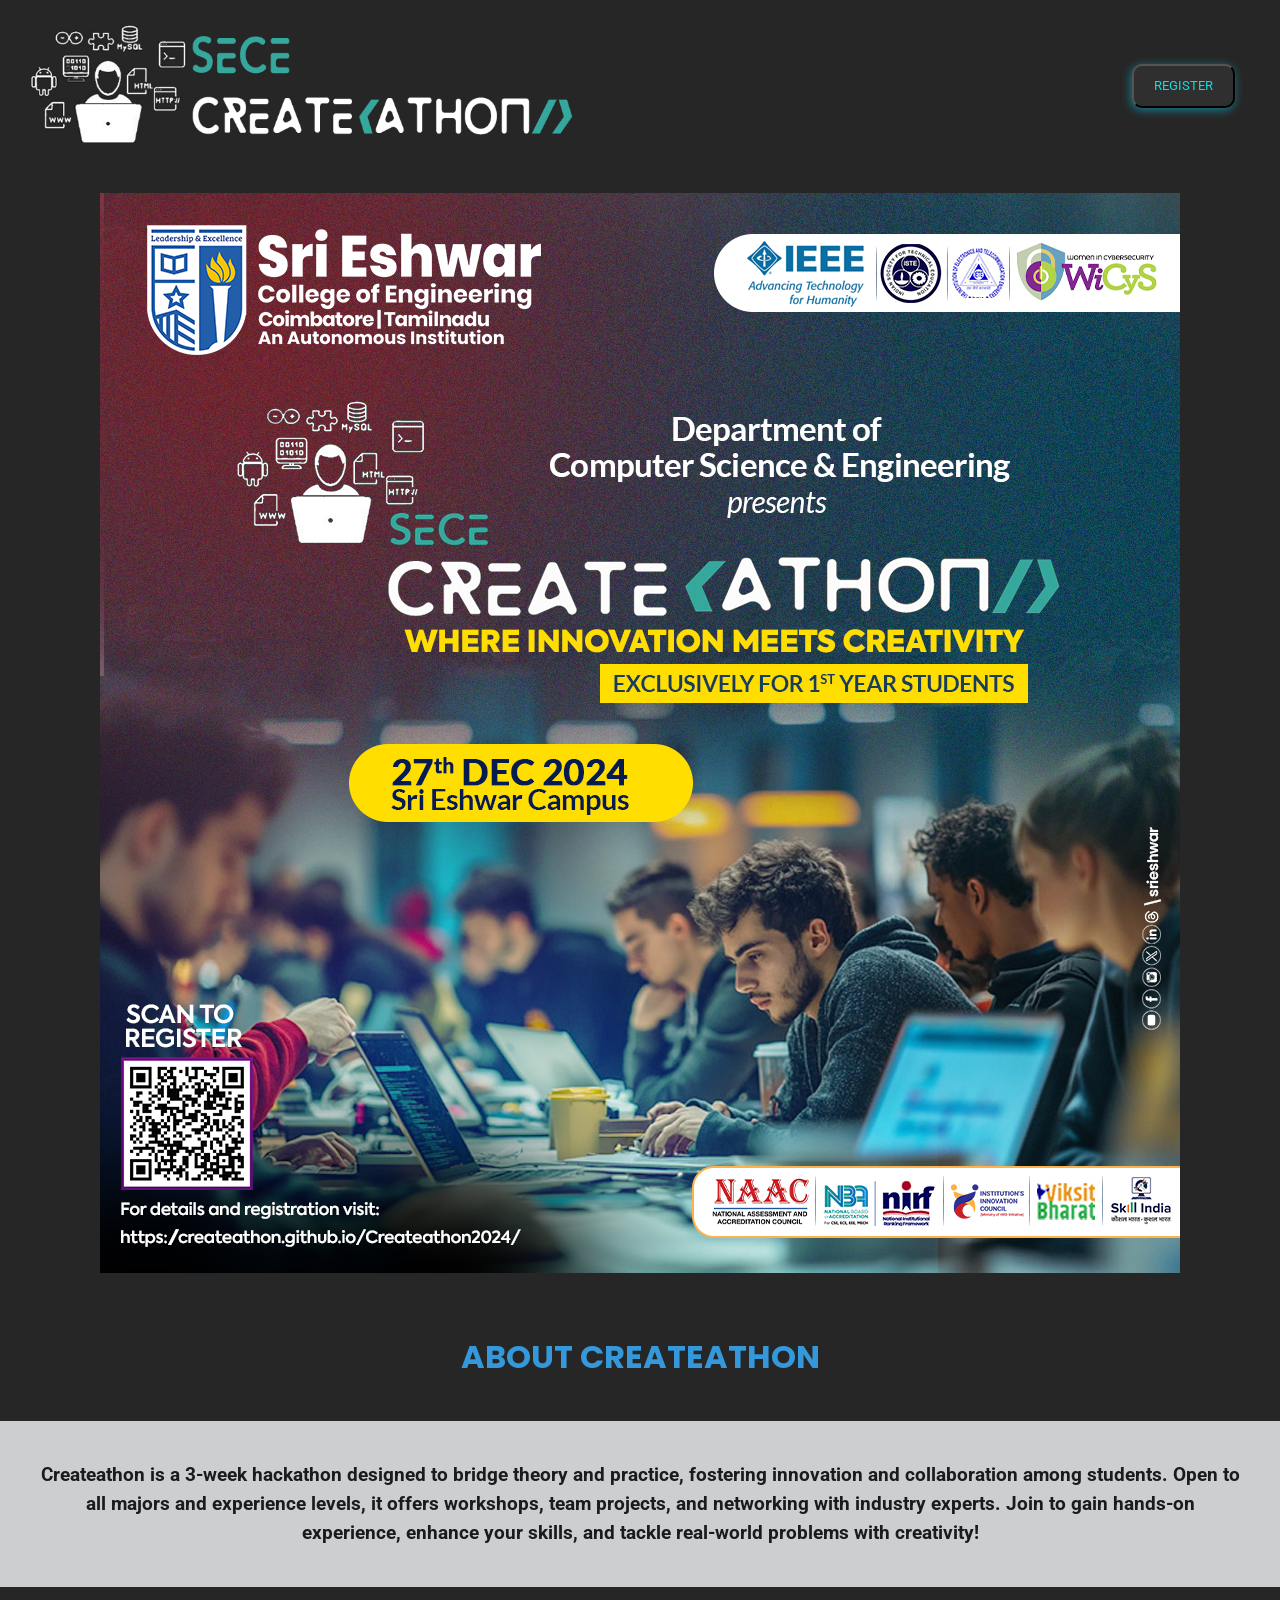
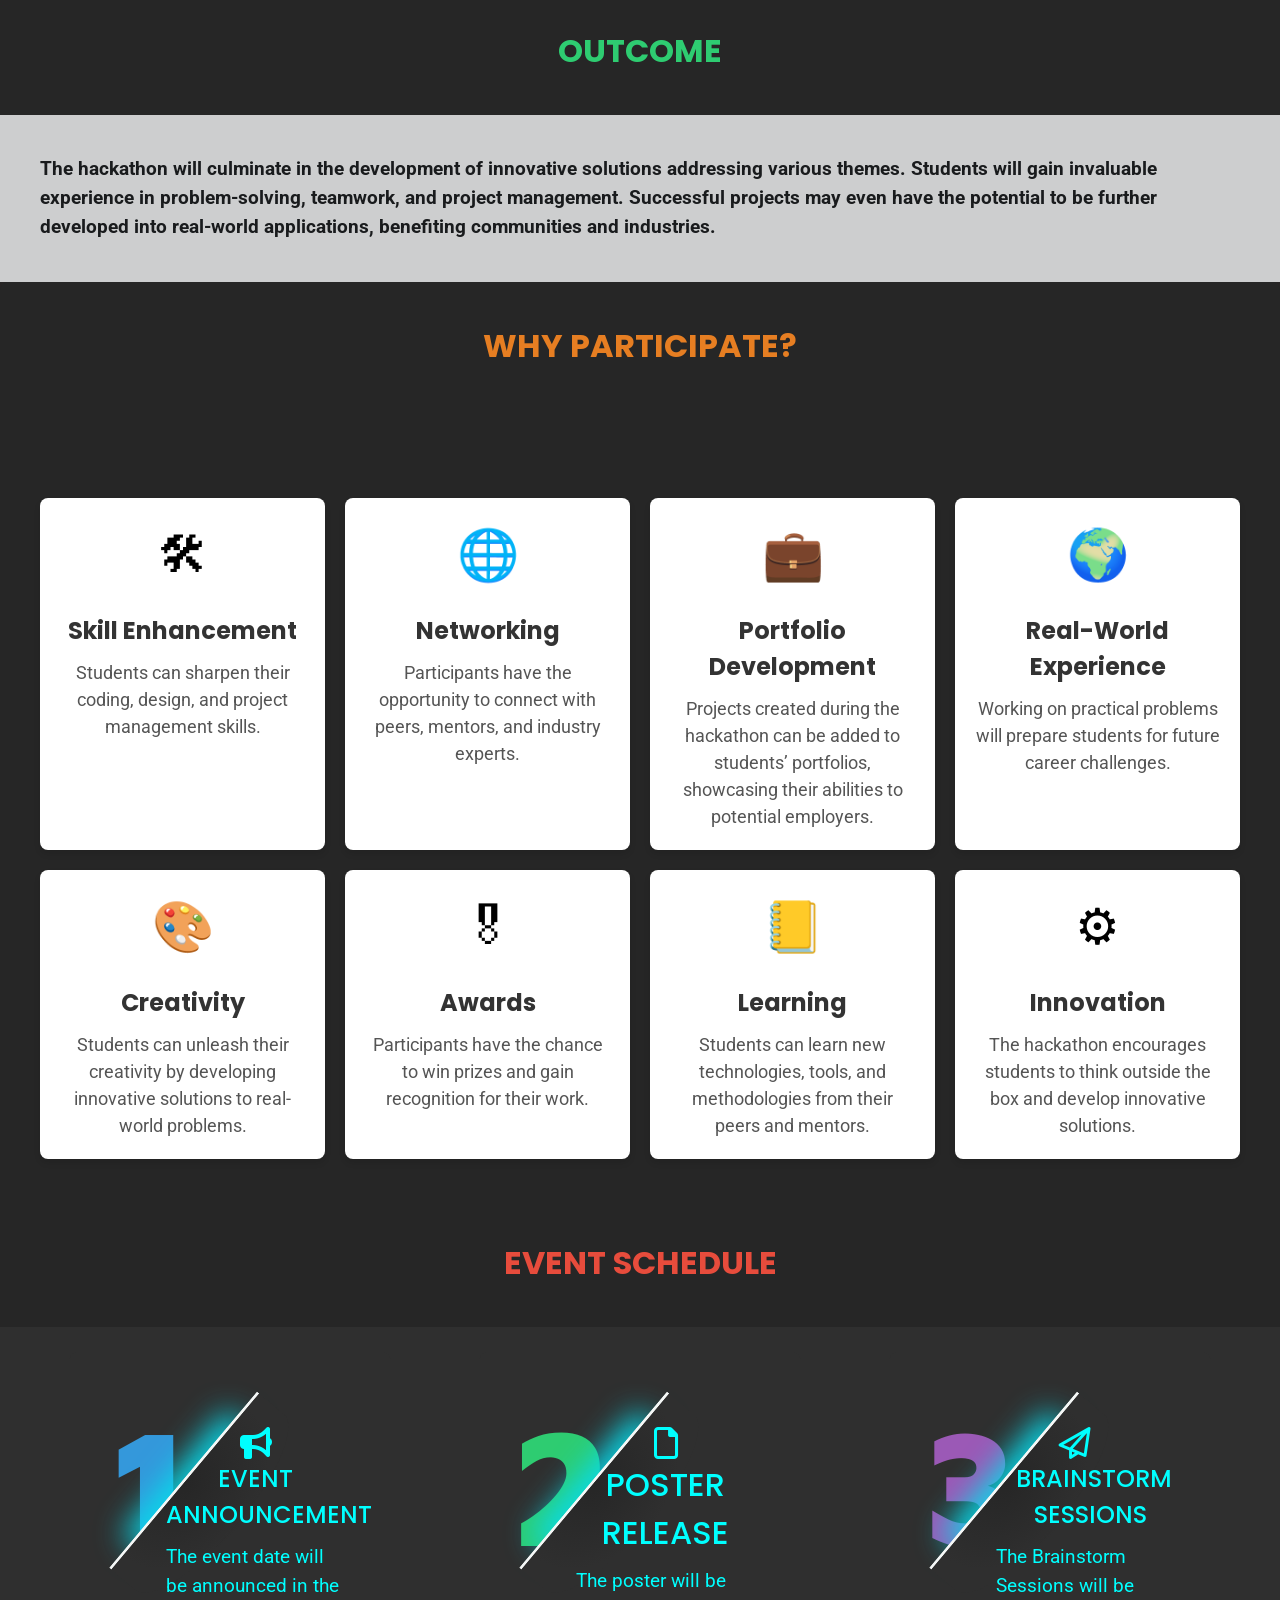
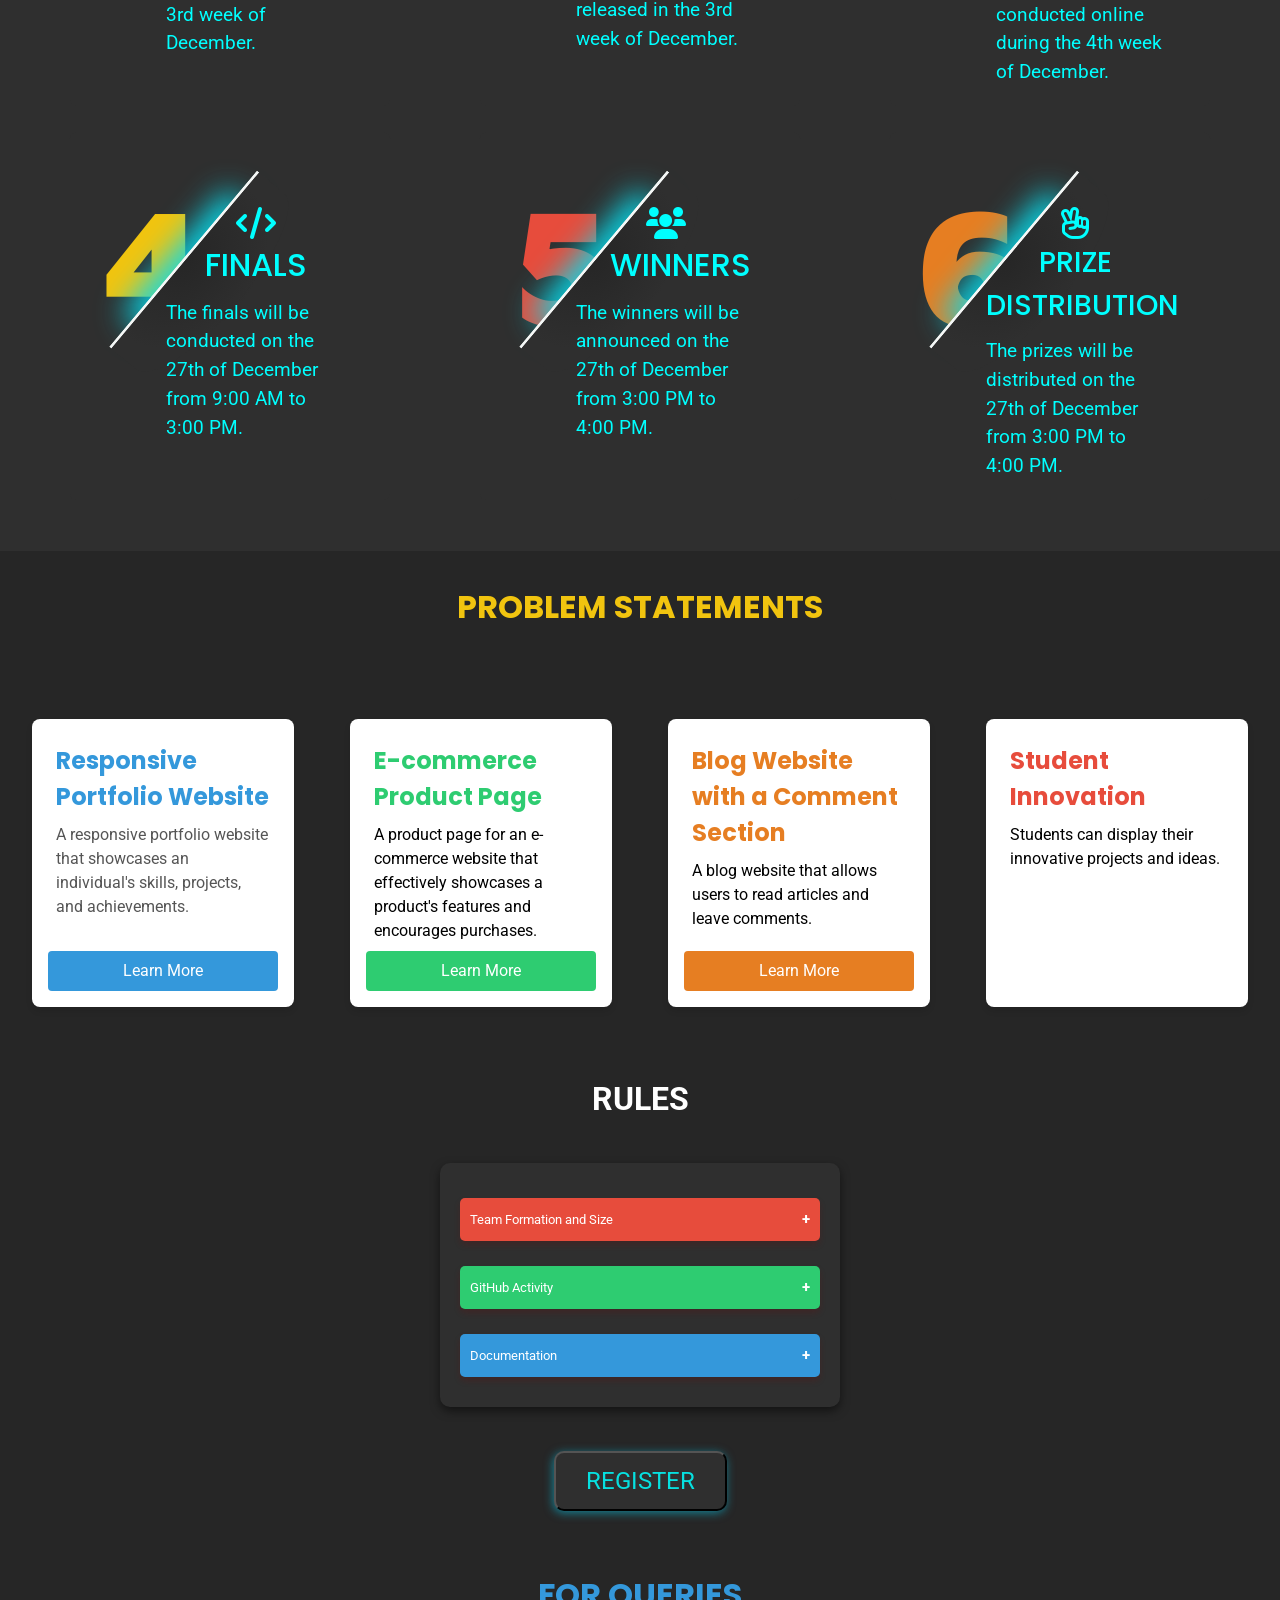
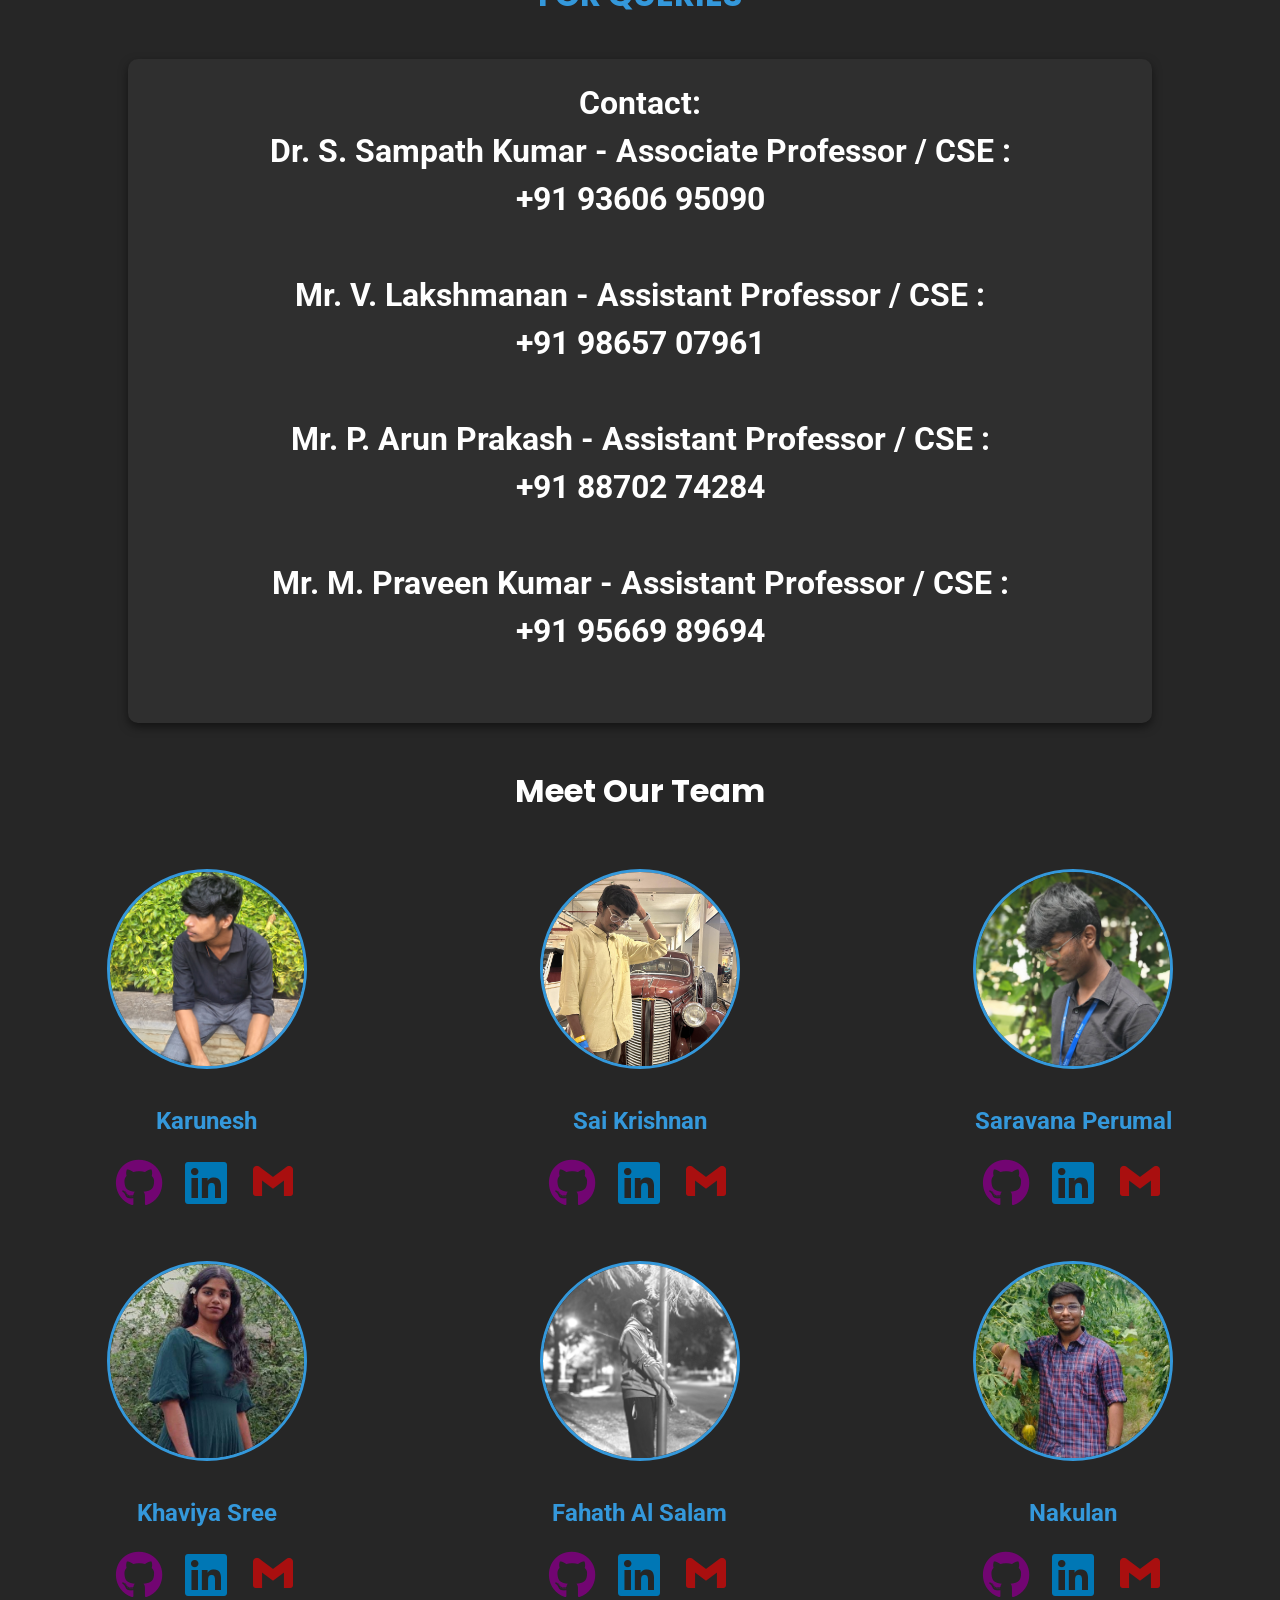
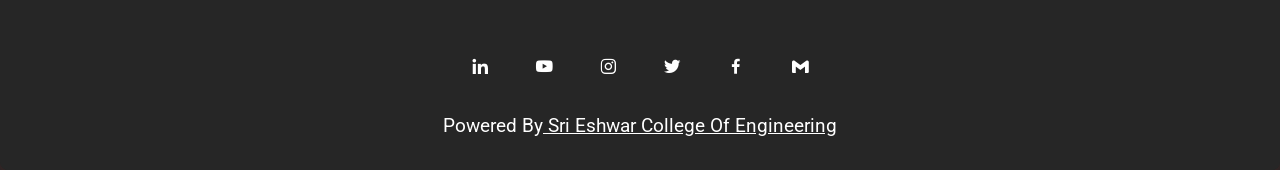
==== commit deded0cd: "added poster" ====
--- a/index.html
+++ b/index.html
@@ -17,6 +17,9 @@
     <img src="logo/logo3.png" alt="" class="logo">
     <button class="button2" role="button">REGISTER</button>
         </header>
+        <section class="poster-section">
+            <img src="logo/poster.jpg" alt="poster" class="poster">
+        </section>
         <h2 class="header" style="font-size: 2rem; color: #3498db;">ABOUT CREATEATHON</h2>
         <section class="about" id="about">
             <div class="about-content">
--- a/css/style.css
+++ b/css/style.css
@@ -292,3 +292,9 @@
   color: white;
 }
 
+.poster {
+  display: block;
+  margin: 20px auto; /* Center align the image */
+  position: relative;
+  align-content: center;
+}
--- a/css/media.css
+++ b/css/media.css
@@ -81,4 +81,9 @@
         font-size: 0.8rem;
         text-align: center;
     }
+
+    .poster {
+        width: 100%;
+        height: auto;
+    }
 }
